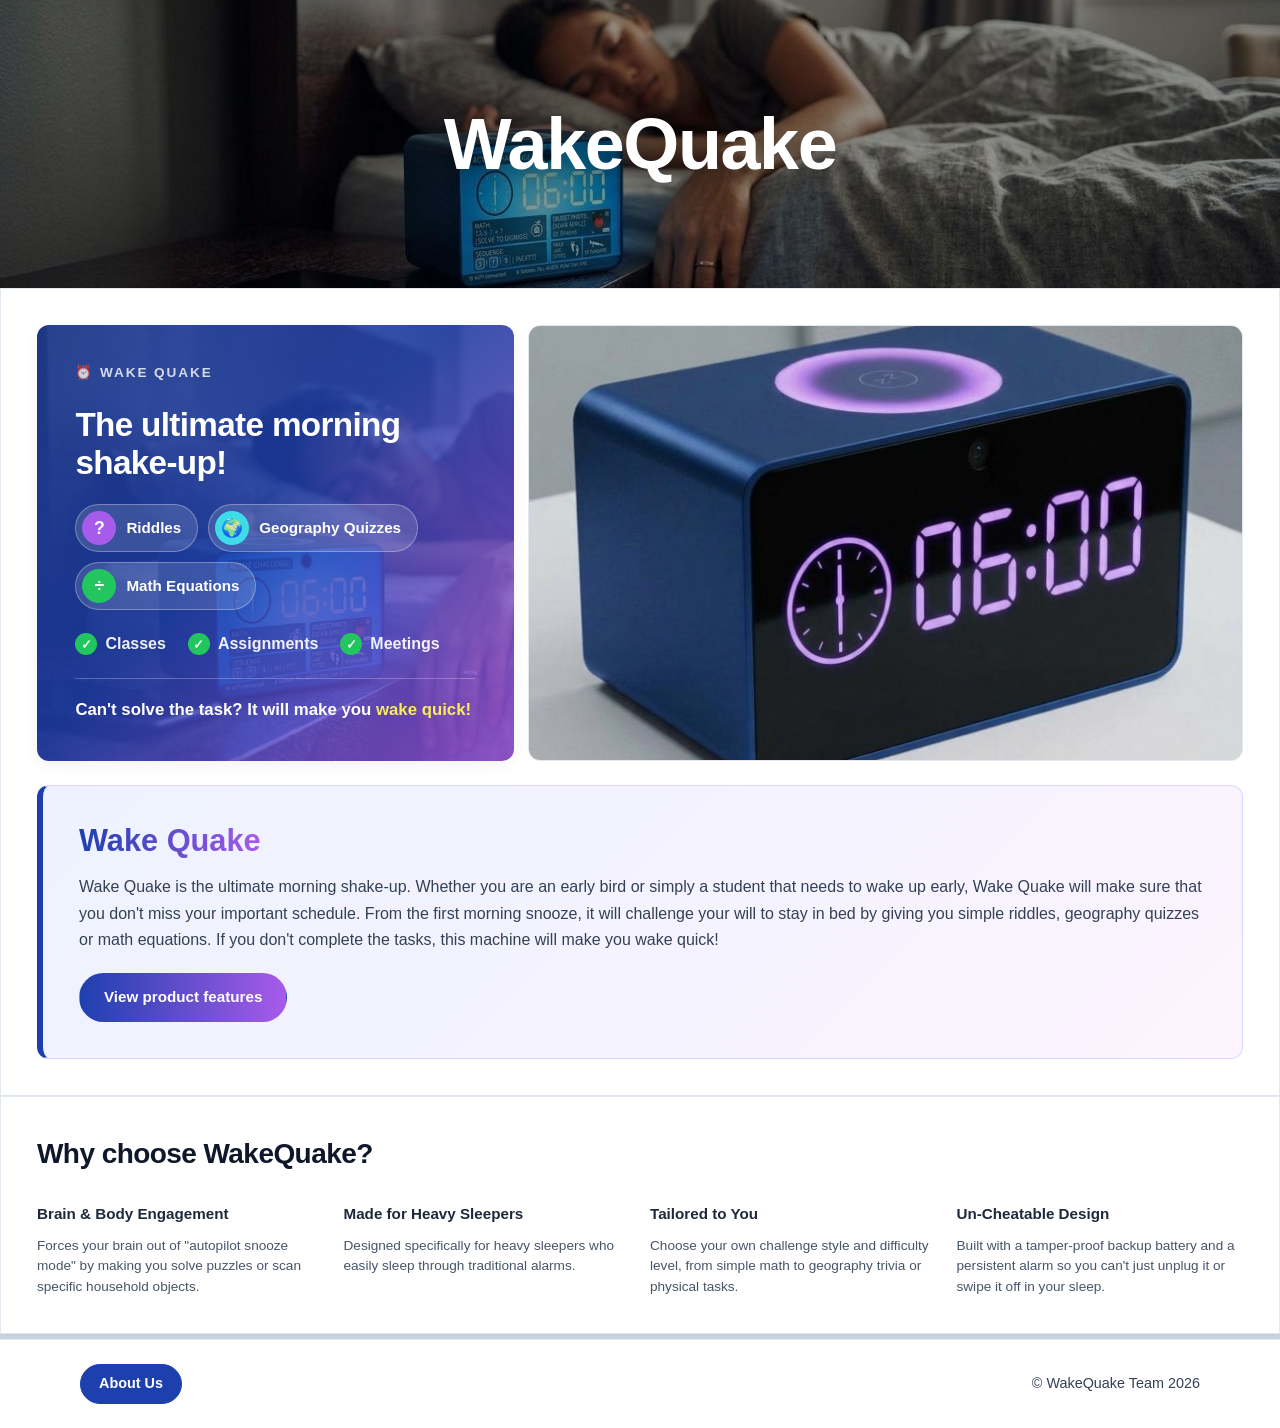
==== index.html @ 5bafe43d "creation d'une nouvel div image" ====
<!DOCTYPE html>
<html lang="en">
<head>
  <meta charset="UTF-8" />
  <meta name="viewport" content="width=device-width, initial-scale=1" />
  <title>WakeQuake — Smart Alarm Clock</title>
  <link rel="stylesheet" href="styles.css?v=7" />
</head>
<body class="home-page">

 <!-- hidden at the top of the page / fades in once you scroll  -->
  <header class="top-navbar navbar-scroll-reveal" id="topNavbar">
    <div class="top-navbar-inner">
      <!-- brand logo -->
      <a href="index.html" class="brand-title">WakeQuake</a>

      <!-- mobile nav toggle (shows up but doesn't)  -->
      <button class="nav-toggle" id="navToggle" aria-label="Toggle navigation" aria-expanded="false" aria-controls="navLinks">
        <span class="nav-toggle-bar"></span>
      </button>

      <!-- navigation links: Home, Product Features, Pricing, Team -->
      <nav class="nav-links" id="navLinks" aria-label="Main navigation">
        <a href="index.html" class="nav-item special-home-btn active">Home</a>
        <a href="features.html" class="nav-item">Product Features</a>
        <a href="pricing.html" class="nav-item">Pricing</a>
        <a href="team.html" class="nav-item">Team</a>
      </nav>
    </div>
  </header>

  <!-- banner above it all -->
  <section class="full-hero-banner" aria-label="WakeQuake Hero">
    <img class="full-hero-bg" src="imaged'acceuille.jpeg" alt="WakeQuake Smart Alarm Clock" />
    <div class="full-hero-overlay">
      <h1 class="full-hero-title">WakeQuake</h1>
    </div>
  </section>

  <div class="app-frame">

    <!-- layout -->
    <div class="layout-wrapper">

      <!-- main column -->
      <main class="main-content">
        <section class="hero-card">

          <!-- product image gallery -->
          <div class="product-gallery">
            <div class="gallery-main">
              <img class="hero-image" id="heroImage" src="mockups/colors/clock-ocean-blue.jpg" alt="WakeQuake smart alarm clock, Ocean Blue finish" />
            </div>
            <!-- Challenge panel: background photo + color gradient + text (HTML + CSS only) -->
            <div class="challenge-scene">
              <p class="cs-eyebrow">⏰ Wake Quake</p>
              <h3 class="cs-title">The ultimate morning shake-up!</h3>

              <!-- The 3 challenges -->
              <ul class="cs-challenges">
                <li><span class="cs-icon cs-icon-purple">?</span>Riddles</li>
                <li><span class="cs-icon cs-icon-blue">🌍</span>Geography Quizzes</li>
                <li><span class="cs-icon cs-icon-green">÷</span>Math Equations</li>
              </ul>

              <!-- What it protects -->
              <ul class="cs-tasks">
                <li>Classes</li>
                <li>Assignments</li>
                <li>Meetings</li>
              </ul>

              <p class="cs-banner">Can't solve the task? It will make you <span>wake quick!</span></p>
            </div>
          </div>

          <!-- animates in when scrolled into view -->
          <div class="hero-filler-info" id="heroFillerInfo">
            <h2 class="hero-filler-heading">Wake Quake</h2>
            <p class="hero-filler-body">
              Wake Quake is the ultimate morning shake-up. Whether you are an early bird or simply a student that needs to wake up early, Wake Quake will make sure that you don't miss your important schedule. From the first morning snooze, it will challenge your will to stay in bed by giving you simple riddles, geography quizzes or math equations. If you don't complete the tasks, this machine will make you wake quick!


            </p>
            <a href="features.html" class="hero-filler-btn" id="heroFeaturesBtn">View product features</a>
          </div>

        </section>

        <!-- main selling points / feature grid -->
        <section class="page-card">
          <h2 class="page-title">Why choose WakeQuake?</h2>
          <div class="highlights-grid">
            <div class="highlight-item">
              <div class="highlight-title">Brain & Body Engagement</div>
              <p class="highlight-text">Forces your brain out of "autopilot snooze mode" by making you solve puzzles or scan specific household objects.</p>
            </div>
            <div class="highlight-item">
              <div class="highlight-title">Made for Heavy Sleepers</div>
              <p class="highlight-text">Designed specifically for heavy sleepers who easily sleep through traditional alarms.</p>
            </div>
            <div class="highlight-item">
              <div class="highlight-title">Tailored to You</div>
              <p class="highlight-text">Choose your own challenge style and difficulty level, from simple math to geography trivia or physical tasks.</p>
            </div>
            <div class="highlight-item">
              <div class="highlight-title">Un-Cheatable Design</div>
              <p class="highlight-text">Built with a tamper-proof backup battery and a persistent alarm so you can't just unplug it or swipe it off in your sleep.</p>
            </div>
          </div>
        </section>
      </main>

    </div>
  </div>

  <footer class="site-footer">
    <div class="site-footer-inner">
      <a href="team.html" class="footer-about-btn">About Us</a>
      <span class="footer-copyright">&copy; WakeQuake Team 2026</span>
    </div>
  </footer>

  <script src="app.js"></script>
</body>
</html>
---- styles.css ----
:root {
  /* Typography */
  --font-sans: 'Inter', -apple-system, BlinkMacSystemFont, 'Segoe UI', Roboto, Helvetica, Arial, sans-serif;

  /* Color Palette - Surfaces */
  --bg-canvas: #cbd5e1;
  --bg-navbar: rgba(248, 250, 252, 0.96);
  --bg-sidebar: #f1f5f9;
  --bg-surface: #ffffff;
  --bg-subtle: #f8fafc;
  --bg-pill: #e2e8f0;
  --bg-sidebar-item: #cbd5e1;
  --bg-sidebar-item-hover: #b9c8d8;

  /* Color Palette - Text */
  --text-heading: #0f172a;
  --text-primary: #1e293b;
  --text-secondary: #334155;
  --text-muted: #475569;
  --text-subtle: #64748b;

  /* Color Palette - Brand & Accents */
  --accent-primary: #1e40af;
  --accent-primary-hover: #1e3a8a;
  --dot-yellow: #f9ed5b;
  --dot-cyan: #3ddce8;
  --dot-purple: #a75bea;
  --dot-coral: #f56f78;

  /* Borders */
  --border-subtle: #e2e8f0;
  --border-default: #cbd5e1;
  --border-strong: #94a3b8;
  --border-hover: #94a3b8;

  /* Layout Dimensions */
  --container-width: 100%;
  --navbar-height: 64px;
  --sidebar-width: 210px;
  --layout-gap: 0;
  --panel-min-height: 650px;

  /* Border Radius */
  --radius-xs: 2px;
  --radius-sm: 6px;
  --radius-md: 12px;
  --radius-lg: 16px;
  --radius-pill: 999px;

  /* Shadows */
  --shadow-navbar: 0 2px 10px rgba(15, 23, 42, 0.08);
  --shadow-panel: 0 2px 6px rgba(15, 23, 42, 0.05);
  --shadow-card: 0 4px 14px rgba(15, 23, 42, 0.05);
  --shadow-card-hover: 0 10px 22px rgba(15, 23, 42, 0.1);

  /* Transitions */
  --transition-fast: 0.15s ease;
  --transition-base: 0.2s ease;
}

/* ==========================================================================
   Reset & Base Styles
   ========================================================================== */

*,
*::before,
*::after {
  box-sizing: border-box;
  margin: 0;
  padding: 0;
}

body {
  font-family: var(--font-sans);
  background-color: var(--bg-canvas);
  color: var(--text-primary);
  margin: 0;
  padding-top: var(--navbar-height);
  padding-bottom: 0;
  line-height: 1.5;
  -webkit-font-smoothing: antialiased;
  overflow-x: hidden;
}

img {
  max-width: 100%;
  display: block;
}

/* ==========================================================================
   Top Navigation Bar
   ========================================================================== */

.top-navbar {
  position: fixed;
  top: 0;
  left: 0;
  width: 100%;
  height: var(--navbar-height);
  background-color: var(--bg-navbar);
  backdrop-filter: blur(10px);
  border-bottom: 1px solid var(--border-strong);
  box-shadow: var(--shadow-navbar);
  z-index: 9999;
  display: flex;
  align-items: center;
  justify-content: center;
}

.top-navbar-inner {
  width: 100%;
  max-width: var(--container-width);
  display: flex;
  align-items: center;
  justify-content: space-between;
  padding: 0 20px;
}

.nav-toggle {
  display: none;
  align-items: center;
  justify-content: center;
  width: 38px;
  height: 38px;
  border-radius: var(--radius-sm);
  border: 1px solid var(--border-strong);
  background-color: var(--bg-pill);
  cursor: pointer;
}

.nav-toggle-bar,
.nav-toggle-bar::before,
.nav-toggle-bar::after {
  content: "";
  display: block;
  width: 18px;
  height: 2px;
  background-color: var(--text-primary);
  position: relative;
  transition: background-color var(--transition-fast);
}

.nav-toggle-bar::before { top: -6px; }
.nav-toggle-bar::after { top: 4px; }

.brand-title {
  font-size: 1.35rem;
  font-weight: 800;
  color: var(--text-primary);
  text-decoration: none;
  letter-spacing: -0.02em;
  display: flex;
  align-items: center;
  transition: color var(--transition-fast);
}

.brand-title:hover {
  color: var(--accent-primary);
}

.nav-links {
  display: flex;
  align-items: center;
  gap: 16px;
}

.nav-item {
  color: var(--text-secondary);
  text-decoration: none;
  font-size: 0.82rem;
  font-weight: 700;
  letter-spacing: 0.04em;
  text-transform: uppercase;
  padding: 8px 16px;
  border-radius: var(--radius-pill);
  transition: all var(--transition-base);
}

.nav-item:hover,
.nav-item.active {
  color: var(--accent-primary);
  background-color: var(--bg-pill);
}

.special-home-btn {
  display: inline-flex;
  align-items: center;
  background-color: var(--bg-pill);
  border: 1px solid var(--border-strong);
  color: var(--text-primary);
  font-weight: 800;
}

.special-home-btn:hover,
.special-home-btn.active {
  background-color: var(--accent-primary);
  color: var(--bg-surface);
  border-color: var(--accent-primary);
}

/* ==========================================================================
   Workspace Frame & Shared Layout
   ========================================================================== */

.app-frame {
  width: 100%;
  max-width: var(--container-width);
  min-height: calc(100vh - var(--navbar-height));
  margin: 0;
  padding: 0;
  display: flex;
  flex-direction: column;
  gap: 0;
}

.window-controls {
  display: none;
  justify-content: flex-end;
  gap: 6px;
}

.window-btn {
  width: 18px;
  height: 8px;
  background-color: var(--bg-pill);
  border-radius: var(--radius-xs);
}

.layout-wrapper {
  width: 100%;
  flex: 1;
  min-height: var(--panel-min-height);
  display: flex;
  align-items: stretch;
  gap: var(--layout-gap);
}

/* ==========================================================================
   Sidebar
   ========================================================================== */

.sidebar {
  flex: 0 0 var(--sidebar-width);
  background-color: var(--bg-sidebar);
  border-radius: 0;
  padding: 20px 14px;
  box-shadow: var(--shadow-panel);
  border: 1px solid var(--border-default);
  display: flex;
  flex-direction: column;
  gap: 24px;
  /* Stays visible while the page scrolls */
  position: sticky;
  top: var(--navbar-height);
  align-self: flex-start;
  height: calc(100vh - var(--navbar-height));
  overflow-y: auto;
}

.sidebar-title-pill {
  width: 140px;
  height: 30px;
  margin: 0 auto;
  flex: none;
  background-color: var(--bg-pill);
  border-radius: var(--radius-pill);
  font-size: 0.85rem;
  font-weight: 700;
  display: flex;
  align-items: center;
  justify-content: center;
  color: var(--text-primary);
  border: 1px solid var(--border-default);
}

.sidebar-list,
.fnav {
  display: flex;
  flex-direction: column;
  gap: 16px;
  min-width: 0;
}

.variety-item,
.fnav a {
  width: 100%;
  min-height: 64px;
  min-width: 0;
  background-color: var(--bg-sidebar-item);
  border-radius: var(--radius-md);
}

.variety-item {
  display: flex;
  flex-direction: column;
  align-items: center;
  justify-content: center;
  gap: 8px;
  padding: 10px;
  overflow: hidden;
  min-width: 0;
  background-color: var(--bg-surface);
  border: 2px solid var(--border-default);
  font: inherit;
  color: inherit;
  text-decoration: none;
  cursor: pointer;
  transition: all var(--transition-base);
}

.variety-item:hover,
.variety-item:focus-visible {
  border-color: var(--border-hover);
  transform: translateX(3px);
}

.variety-item.active {
  border-color: var(--accent-primary);
  box-shadow: var(--shadow-card);
}

.variety-item.active .variety-label {
  color: var(--accent-primary);
}

.variety-thumb {
  width: 100%;
  height: 56px;
  object-fit: contain;
}

.variety-label {
  font-size: 0.72rem;
  font-weight: 700;
  color: var(--text-secondary);
  text-transform: uppercase;
  letter-spacing: 0.04em;
}

.fnav a {
  display: flex;
  align-items: center;
  gap: 12px;
  padding: 12px 14px;
  color: var(--text-primary);
  text-decoration: none;
  font-size: 0.9rem;
  font-weight: 700;
  transition: all var(--transition-base);
}

.fnav a:hover,
.fnav a:focus-visible {
  transform: translateX(3px);
  background-color: var(--bg-sidebar-item-hover);
  outline: 3px solid rgba(30, 41, 59, 0.16);
  outline-offset: 2px;
}

.fnav a.active {
  background-color: var(--accent-primary);
  color: var(--bg-surface);
}

/* Team initials in the sidebar */
.mini-avatar {
  flex: none;
  width: 30px;
  height: 30px;
  border-radius: 50%;
  display: flex;
  align-items: center;
  justify-content: center;
  font-size: 0.72rem;
  font-weight: 800;
  background-color: var(--bg-surface);
  color: var(--accent-primary);
  border: 1px solid var(--border-default);
}

/* Feature color gallery */
.swatch-panel {
  display: flex;
  flex-direction: column;
  gap: 14px;
}

.sidebar-subtitle {
  font-size: 0.75rem;
  font-weight: 800;
  letter-spacing: 0.06em;
  text-transform: uppercase;
  color: var(--text-secondary);
  padding-top: 14px;
  border-top: 1px solid var(--border-default);
}

.swatch-group {
  display: flex;
  flex-direction: column;
  gap: 6px;
}

.swatch-group-label {
  font-size: 0.72rem;
  font-weight: 700;
  color: var(--text-muted);
}

.swatch-row {
  display: grid;
  grid-template-columns: repeat(3, minmax(0, 1fr));
  gap: 6px;
}

.swatch {
  aspect-ratio: 1;
  padding: 0;
  border: 2px solid var(--border-default);
  border-radius: var(--radius-sm);
  background-color: var(--bg-surface);
  overflow: hidden;
  cursor: pointer;
  transition: border-color var(--transition-fast), transform var(--transition-fast);
}

.swatch img {
  width: 100%;
  height: 100%;
  object-fit: cover;
}

.swatch:hover,
.swatch:focus-visible {
  border-color: var(--border-hover);
  transform: scale(1.05);
}

.swatch.active {
  border-color: var(--accent-primary);
}

/* Card highlighted after a sidebar click */
.is-highlighted {
  animation: highlight-pulse 1.4s ease;
}

@keyframes highlight-pulse {
  0%, 60% {
    border-color: var(--accent-primary);
    box-shadow: 0 0 0 4px rgba(30, 41, 59, 0.18), var(--shadow-card-hover);
  }
}

/* ==========================================================================
   Main Content & Shared Containers
   ========================================================================== */

.main-content {
  flex: 1;
  min-width: 0;
  display: flex;
  flex-direction: column;
  gap: 0;
}

.page-card {
  flex: 1;
  background-color: var(--bg-surface);
  border-radius: 0;
  padding: 36px;
  box-shadow: var(--shadow-panel);
  border: 1px solid var(--border-subtle);
  display: flex;
  flex-direction: column;
}

.page-title {
  font-size: 1.75rem;
  font-weight: 800;
  color: var(--text-heading);
  letter-spacing: -0.02em;
  margin-bottom: 28px;
}

/* ==========================================================================
   Home Page Components
   ========================================================================== */

.hero-card {
  /* Grow if there is room, but never shrink below its content,
     otherwise the text under the image overflows into the next card */
  flex: 1 0 auto;
  min-height: 510px;
  background-color: var(--bg-surface);
  border-radius: 0;
  /* Grid: thumbnails column | main image, text under the main image */
  display: grid;
  /* Uses the full width of the card: thumbnails 40%, main image 60% */
  grid-template-columns: minmax(0, 2fr) minmax(0, 3fr);
  grid-template-areas:
    "thumbs main"
    "info   info";
  align-content: start;
  padding: 36px;
  gap: 24px 14px;
  box-shadow: var(--shadow-panel);
  border: 1px solid var(--border-subtle);
}

/* Product Gallery: its children (main image + thumbnails) are placed
   directly in the .hero-card grid */
.product-gallery {
  display: contents;
}

.product-gallery .gallery-main { grid-area: main; }

/* The main image fills its whole frame (no grey bands) and takes the same
   height as the 4x4 thumbnail grid next to it */
.product-gallery .gallery-main {
  position: relative;
  align-self: stretch;
}
.hero-card .hero-image {
  position: absolute;
  inset: 0;
  width: 100%;
  height: 100%;
  max-height: none;
  object-fit: cover;
}
.hero-card .hero-filler-info { grid-area: info; }

.gallery-main {
  flex: 1;
  min-height: 300px;
  background-color: var(--bg-subtle);
  border-radius: var(--radius-md);
  border: 1px solid var(--border-subtle);
  display: flex;
  align-items: center;
  justify-content: center;
  overflow: hidden;
}

.hero-image {
  max-width: 100%;
  width: 100%;
  max-height: 340px;
  object-fit: contain;
  transition: opacity var(--transition-base);
}

.gallery-thumbs {
  flex: 0 0 76px;
  display: flex;
  flex-direction: column;
  gap: 10px;
}

.gallery-thumb {
  flex: 0 0 auto;
  width: 100%;
  min-width: 0;
  height: 64px;
  padding: 0;
  background-color: var(--bg-subtle);
  border: 2px solid var(--border-default);
  border-radius: var(--radius-sm);
  cursor: pointer;
  display: flex;
  align-items: center;
  justify-content: center;
  overflow: hidden;
  transition: border-color var(--transition-fast);
}

.gallery-thumb img {
  width: 100%;
  height: 100%;
  object-fit: contain;
}

.gallery-thumb:hover,
.gallery-thumb:focus-visible {
  border-color: var(--border-hover);
}

.gallery-thumb.active {
  border-color: var(--accent-primary);
}

/* Product Info (right side of hero) */
.product-info {
  flex: 1;
  min-width: 0;
  display: flex;
  flex-direction: column;
  gap: 14px;
}

.product-title {
  font-size: 1.6rem;
  font-weight: 800;
  color: var(--text-heading);
  letter-spacing: -0.02em;
  line-height: 1.25;
}

.product-tagline {
  font-size: 1rem;
  color: var(--text-muted);
}

.rating-row {
  display: flex;
  align-items: center;
  gap: 10px;
}

.stars {
  color: #f5b50a;
  font-size: 1.05rem;
  letter-spacing: 2px;
}

.rating-count {
  font-size: 0.85rem;
  color: var(--accent-primary);
  font-weight: 600;
}

.price-row {
  display: flex;
  align-items: baseline;
  gap: 10px;
  padding: 14px 0;
  border-top: 1px solid var(--border-subtle);
  border-bottom: 1px solid var(--border-subtle);
}

.price-now {
  font-size: 2rem;
  font-weight: 800;
  color: var(--text-heading);
}

.price-old {
  font-size: 1rem;
  color: var(--text-subtle);
  text-decoration: line-through;
}

.price-save {
  font-size: 0.82rem;
  font-weight: 700;
  color: #15803d;
  background-color: #dcfce7;
  padding: 3px 10px;
  border-radius: var(--radius-pill);
}

.badge-row {
  display: flex;
  flex-wrap: wrap;
  gap: 8px;
}

.badge {
  font-size: 0.72rem;
  font-weight: 700;
  letter-spacing: 0.02em;
  padding: 6px 12px;
  border-radius: var(--radius-pill);
  background-color: var(--bg-pill);
  color: var(--text-secondary);
  border: 1px solid var(--border-default);
}

.badge.accent {
  background-color: var(--accent-primary);
  color: var(--bg-surface);
  border-color: var(--accent-primary);
}

.bullet-list {
  display: flex;
  flex-direction: column;
  gap: 10px;
}

.bullet-list li {
  display: flex;
  align-items: flex-start;
  gap: 10px;
  font-size: 0.9rem;
  color: var(--text-secondary);
  line-height: 1.5;
}

.bullet-list li::before {
  content: "";
  flex: none;
  width: 8px;
  height: 8px;
  margin-top: 6px;
  border-radius: 50%;
  background-color: var(--accent-primary);
}

.bullet-list strong {
  color: var(--text-primary);
}

.cta-row {
  display: flex;
  flex-wrap: wrap;
  gap: 12px;
  margin-top: 6px;
}

.btn-primary,
.btn-secondary {
  display: inline-flex;
  align-items: center;
  justify-content: center;
  padding: 13px 28px;
  border-radius: var(--radius-pill);
  font-size: 0.85rem;
  font-weight: 800;
  letter-spacing: 0.03em;
  text-transform: uppercase;
  text-decoration: none;
  border: 1px solid transparent;
  cursor: pointer;
  transition: all var(--transition-base);
}

.btn-primary {
  background-color: var(--accent-primary);
  color: var(--bg-surface);
}

.btn-primary:hover,
.btn-primary:focus-visible {
  background-color: var(--accent-primary-hover);
}

.btn-secondary {
  background-color: var(--bg-pill);
  color: var(--text-primary);
  border-color: var(--border-default);
}

.btn-secondary:hover,
.btn-secondary:focus-visible {
  background-color: var(--bg-sidebar-item-hover);
}

/* Highlights grid (Why WakeQuake) */
.highlights-grid {
  display: grid;
  grid-template-columns: repeat(4, minmax(0, 1fr));
  gap: 20px;
}

.highlight-item {
  display: flex;
  flex-direction: column;
  gap: 10px;
}

.highlight-item .dot {
  width: 22px;
  height: 22px;
}

.highlight-title {
  font-size: 0.95rem;
  font-weight: 800;
  color: var(--text-primary);
}

.highlight-text {
  font-size: 0.85rem;
  color: var(--text-muted);
  line-height: 1.5;
}

.summary-card {
  min-height: 120px;
  background-color: var(--bg-sidebar);
  border-radius: 0;
  padding: 18px 24px;
  box-shadow: var(--shadow-panel);
  border: 1px solid var(--border-default);
  display: flex;
  flex-direction: column;
  justify-content: center;
}

.summary-title {
  font-size: 0.95rem;
  font-weight: 700;
  color: var(--text-primary);
  margin-bottom: 6px;
}

.summary-text {
  font-size: 0.85rem;
  color: var(--text-muted);
  line-height: 1.5;
}

/* ==========================================================================
   Shared Interactive / Content Cards (Features, Pricing, Team)
   ========================================================================== */

.fcard,
.pricing-card,
.member-card {
  background: linear-gradient(145deg, var(--bg-surface), var(--bg-subtle));
  border: 1px solid var(--border-default);
  border-radius: var(--radius-lg);
  box-shadow: var(--shadow-card);
  transition: transform var(--transition-base), box-shadow var(--transition-base), border-color var(--transition-base);
}

.fcard:hover,
.fcard:focus-visible,
.pricing-card:hover,
.member-card:hover {
  transform: translateY(-4px);
  border-color: var(--border-hover);
  box-shadow: var(--shadow-card-hover);
}

/* ==========================================================================
   Product Features Page
   ========================================================================== */

.fgrid {
  display: grid;
  grid-template-columns: repeat(2, minmax(0, 1fr));
  gap: 24px 28px;
}

.fcard {
  padding: 24px;
  display: flex;
  flex-direction: column;
  gap: 16px;
  color: var(--text-primary);
  text-decoration: none;
  scroll-margin-top: calc(var(--navbar-height) + 20px);
}

.fcard:focus-visible {
  outline: 3px solid rgba(30, 41, 59, 0.14);
  outline-offset: 2px;
}

.fcard-image {
  width: 100%;
  aspect-ratio: 4 / 3;
  object-fit: cover;
  border-radius: var(--radius-md);
  background-color: var(--bg-subtle);
  border: 1px solid var(--border-subtle);
}

.flabel {
  display: flex;
  align-items: center;
  gap: 16px;
  font-size: 1.25rem;
  font-weight: 700;
  letter-spacing: -0.02em;
}

.fcard-text {
  font-size: 0.9rem;
  color: var(--text-muted);
  line-height: 1.6;
}

.dot {
  width: 19px;
  height: 19px;
  flex: none;
  border-radius: 50%;
}

.yellow { background-color: var(--dot-yellow); }
.cyan   { background-color: var(--dot-cyan); }
.purple { background-color: var(--dot-purple); }
.coral  { background-color: var(--dot-coral); }

/* ==========================================================================
   Pricing Page
   ========================================================================== */

.pricing-grid {
  display: grid;
  grid-template-columns: repeat(3, minmax(0, 1fr));
  gap: 20px;
}

.pricing-card {
  position: relative;
  padding: 28px 20px;
  display: flex;
  flex-direction: column;
  justify-content: space-between;
  min-height: 240px;
  text-align: center;
}

.pricing-ribbon {
  position: absolute;
  top: -12px;
  left: 50%;
  transform: translateX(-50%);
  background-color: var(--accent-primary);
  color: var(--bg-surface);
  font-size: 0.68rem;
  font-weight: 800;
  letter-spacing: 0.05em;
  text-transform: uppercase;
  padding: 5px 14px;
  border-radius: var(--radius-pill);
  white-space: nowrap;
}

.tier-image {
  width: 100%;
  height: 150px;
  object-fit: contain;
  background-color: var(--bg-subtle);
  border-radius: var(--radius-md);
  margin-bottom: 18px;
}

.tier-audience {
  font-size: 0.82rem;
  color: var(--text-muted);
  margin-bottom: 16px;
  min-height: 36px;
}

.tier-features {
  list-style: none;
  text-align: left;
  display: flex;
  flex-direction: column;
  gap: 8px;
  margin-bottom: 24px;
  font-size: 0.85rem;
  color: var(--text-secondary);
}

.tier-features li {
  display: flex;
  align-items: flex-start;
  gap: 8px;
}

.tier-features li::before {
  content: "";
  flex: none;
  width: 7px;
  height: 7px;
  margin-top: 6px;
  border-radius: 50%;
  background-color: var(--accent-primary);
}

.tier-name {
  font-size: 1.2rem;
  font-weight: 800;
  color: var(--text-primary);
  margin-bottom: 12px;
}

.tier-price-box {
  margin-bottom: 24px;
  display: flex;
  align-items: baseline;
  justify-content: center;
  gap: 4px;
}

.tier-price {
  font-size: 2.2rem;
  font-weight: 800;
  color: var(--text-heading);
}

.tier-period {
  font-size: 0.85rem;
  color: var(--text-subtle);
}

.tier-btn {
  display: block;
  width: 100%;
  padding: 10px 0;
  text-align: center;
  border-radius: var(--radius-pill);
  text-decoration: none;
  font-size: 0.82rem;
  font-weight: 700;
  letter-spacing: 0.03em;
  text-transform: uppercase;
  background-color: var(--bg-pill);
  color: var(--text-primary);
  border: 1px solid var(--border-default);
  transition: all var(--transition-base);
}

.tier-btn:hover,
.tier-btn:focus-visible {
  background-color: var(--accent-primary);
  color: var(--bg-surface);
  border-color: var(--accent-primary);
}

/* ==========================================================================
   Team Page
   ========================================================================== */

.team-grid {
  display: grid;
  grid-template-columns: repeat(3, minmax(0, 1fr));
  gap: 20px;
}

.member-card {
  padding: 24px 20px;
  display: flex;
  flex-direction: column;
  align-items: center;
  text-align: center;
}

.avatar-pill {
  width: 56px;
  height: 56px;
  border-radius: 50%;
  background-color: var(--bg-pill);
  border: 2px solid var(--border-strong);
  display: flex;
  align-items: center;
  justify-content: center;
  font-size: 1.2rem;
  font-weight: 800;
  color: var(--accent-primary);
  margin-bottom: 14px;
}

.member-name {
  font-size: 1.05rem;
  font-weight: 800;
  color: var(--text-primary);
  margin-bottom: 10px;
}

.member-id-pill {
  display: inline-block;
  padding: 4px 12px;
  background-color: var(--bg-pill);
  border-radius: var(--radius-pill);
  font-size: 0.8rem;
  font-weight: 600;
  color: var(--text-secondary);
  border: 1px solid var(--border-default);
}

/* ==========================================================================
   Responsive Breakpoints
   ========================================================================== */

/* Tablet */
@media (max-width: 1024px) {
  .layout-wrapper {
    flex-direction: column;
    min-height: 0;
  }

  .sidebar {
    flex: 0 0 auto;
    width: 100%;
    flex-direction: row;
    flex-wrap: wrap;
    align-items: stretch;
    gap: 14px;
    position: static;
    height: auto;
    overflow: visible;
  }

  .swatch-panel {
    flex: 1 1 100%;
    flex-direction: row;
    flex-wrap: wrap;
  }

  .sidebar-subtitle {
    flex: 1 1 100%;
  }

  .swatch-group {
    flex: 1 1 160px;
  }

  .sidebar-title-pill {
    margin: 0;
    flex: 0 0 auto;
  }

  .sidebar-list,
  .fnav {
    flex-direction: row;
    flex: 1;
    gap: 14px;
  }

  .variety-item {
    margin-top: 0 !important;
  }

  .hero-card {
    flex-direction: column;
  }

  .product-gallery {
    flex: 0 0 auto;
  }

  .highlights-grid {
    grid-template-columns: repeat(2, minmax(0, 1fr));
  }
}

/* Mobile */
@media (max-width: 768px) {
  body {
    padding-top: var(--navbar-height);
  }

  .top-navbar-inner {
    padding: 0 16px;
  }

  .nav-toggle {
    display: inline-flex;
  }

  .nav-links {
    display: none;
    position: absolute;
    top: var(--navbar-height);
    left: 0;
    width: 100%;
    flex-direction: column;
    align-items: stretch;
    gap: 4px;
    padding: 12px 16px;
    background-color: var(--bg-navbar);
    backdrop-filter: blur(10px);
    border-bottom: 1px solid var(--border-strong);
    box-shadow: var(--shadow-navbar);
  }

  .nav-links.open {
    display: flex;
  }

  .nav-item,
  .special-home-btn {
    width: 100%;
    text-align: center;
  }

  .app-frame {
    padding: 0;
  }

  .sidebar {
    flex-direction: column;
  }

  .sidebar-list,
  .fnav {
    flex-direction: row;
    flex-wrap: wrap;
  }

  .variety-item,
  .fnav a {
    flex: 1 1 calc(33.333% - 10px);
  }

  .page-card,
  .features-card,
  .pricing-card-container,
  .team-card-container {
    padding: 22px;
  }

  .page-title {
    font-size: 1.4rem;
    margin-bottom: 18px;
  }

  .fgrid,
  .pricing-grid,
  .team-grid,
  .highlights-grid {
    grid-template-columns: 1fr;
  }

  .gallery-thumbs {
    gap: 8px;
  }

  .product-title {
    font-size: 1.3rem;
  }

  .price-row {
    flex-wrap: wrap;
  }

  .cta-row {
    flex-direction: column;
  }

  .btn-primary,
  .btn-secondary {
    width: 100%;
  }
}

/* Small mobile */
@media (max-width: 480px) {
  .sidebar-list,
  .fnav {
    flex-wrap: wrap;
  }

  .variety-item,
  .fnav a {
    flex: 1 1 calc(50% - 8px);
  }

  /* Small screens: main image, then thumbnails in a row, then the text */
  .hero-card {
    grid-template-columns: minmax(0, 1fr);
    grid-template-areas:
      "main"
      "thumbs"
      "info";
    gap: 16px;
  }

  .gallery-thumbs {
    flex: 0 0 auto;
    flex-direction: row;
    flex-wrap: wrap;
  }

  .gallery-thumb {
    flex: 1 1 calc(25% - 8px);
  }
}

/* ==========================================================================
   Features Mockup (mockups/features_mockups.html)
   Styles moved from the page's inline <style> block. Every rule is scoped
   to body.features-mockup so it cannot affect the other pages.
   ========================================================================== */

body.features-mockup {
  --ink: #172334;
  --muted: #6d7b8c;
  --line: #d6e0e9;
  --sidebar: #f1f5f9;
  --blue: #c8d4e1;
  margin: 0;
  padding-top: 0;
  min-width: 320px;
  background: linear-gradient(135deg, #dbe5ef, #cbd7e4);
  color: var(--ink);
  font-family: Arial, Helvetica, sans-serif;
  line-height: normal;
  overflow-x: visible;
  -webkit-font-smoothing: auto;
}

.features-mockup .shell { display: flex; gap: 22px; min-height: 100vh; padding: 14px 16px; }

.features-mockup .sidebar,
.features-mockup .content { border: 1px solid rgba(255, 255, 255, .8); border-radius: 7px; box-shadow: 0 2px 8px rgba(48, 70, 92, .1); }

/* Also neutralises the global .sidebar layout (sticky, flex, fixed height) */
.features-mockup .sidebar {
  display: block;
  position: static;
  align-self: auto;
  height: auto;
  overflow-y: visible;
  gap: 0;
  text-align: left;
  width: 214px;
  flex: 0 0 214px;
  padding: 20px 14px 14px;
  background: rgba(244, 247, 251, .92);
}

.features-mockup .sidebar-title { width: 144px; margin: 0 auto 24px; padding: 7px 14px; border: 1px solid #d2dce7; border-radius: 999px; background: #e5ecf3; font-size: 13px; font-weight: 700; text-align: center; }
.features-mockup .nav { display: flex; flex-direction: column; gap: 16px; }
.features-mockup .nav a { display: flex; align-items: center; gap: 12px; min-height: 66px; padding: 12px 14px; border-radius: 14px; background: var(--blue); color: var(--ink); text-decoration: none; font-size: 14px; font-weight: 700; transition: .2s ease; }
.features-mockup .nav a:hover,
.features-mockup .nav a:focus-visible { transform: translateX(3px); background: #b9c8d8; outline: 3px solid rgba(23, 35, 52, .18); outline-offset: 2px; }
.features-mockup .dot { width: 19px; height: 19px; flex: none; border-radius: 50%; }
.features-mockup .yellow { background: #f9ed5b; }
.features-mockup .cyan { background: #3ddce8; }
.features-mockup .purple { background: #a75bea; }
.features-mockup .coral { background: #f56f78; }
.features-mockup .sidebar-footer { display: flex; align-items: center; gap: 12px; margin-top: calc(100vh - 530px); color: #8291a0; }
.features-mockup .footer-mark { width: 58px; height: 56px; border: 10px solid #abb5c0; border-right-color: #c1cad3; border-radius: 45% 55% 50% 35%; transform: rotate(-19deg); }
.features-mockup .sidebar-footer small { font-size: 11px; line-height: 1.4; }
.features-mockup .content { flex: 1; padding: 41px 42px 34px; background: rgba(255, 255, 255, .92); }
.features-mockup .top { display: flex; align-items: flex-start; justify-content: space-between; margin-bottom: 31px; }
.features-mockup .eyebrow { margin: 0 0 8px; color: #8b98a7; font-size: 10px; font-weight: 800; letter-spacing: .16em; }
.features-mockup h1 { margin: 0; font-size: clamp(28px, 3vw, 39px); letter-spacing: -.04em; }
.features-mockup .actions { display: flex; gap: 9px; }
.features-mockup .actions a { display: grid; place-items: center; width: 37px; height: 37px; border: 1px solid #dde5ed; border-radius: 10px; background: #f7f9fb; color: #718092; text-decoration: none; font-size: 18px; }
.features-mockup .grid { display: grid; grid-template-columns: repeat(2, minmax(0, 1fr)); gap: 24px 44px; }
.features-mockup .card { min-height: 205px; padding: 30px 34px; border: 1px solid var(--line); border-radius: 28px; background: linear-gradient(145deg, #fff, #f8fafc); color: var(--ink); text-decoration: none; box-shadow: 0 8px 20px rgba(123, 146, 168, .08); transition: .25s ease; }
.features-mockup .card:hover,
.features-mockup .card:focus-visible { transform: translateY(-4px); border-color: #b9c9d9; box-shadow: 0 13px 25px rgba(123, 146, 168, .16); outline: 3px solid rgba(23, 35, 52, .12); outline-offset: 2px; }
.features-mockup .label { display: flex; align-items: center; gap: 17px; font-size: clamp(18px, 2vw, 25px); font-weight: 700; letter-spacing: -.035em; }
.features-mockup .card p { max-width: 245px; margin: 22px 0 0 45px; color: var(--muted); font-size: 13px; line-height: 1.6; }

@media (max-width: 760px) {
  .features-mockup .shell { display: block; padding: 10px; }
  .features-mockup .sidebar { width: 100%; margin-bottom: 10px; }
  .features-mockup .sidebar-footer { margin-top: 24px; }
  .features-mockup .content { padding: 30px 20px; }
  .features-mockup .top { padding-right: 0; }
  .features-mockup .actions { display: none; }
  .features-mockup .grid { grid-template-columns: 1fr; gap: 16px; }
  .features-mockup .card { min-height: 165px; padding: 24px; }
}

/* Full-width homepage hero banner (thin strip instead of full screen) */
.full-hero-banner {
  position: relative;
  width: 100%;
  height: clamp(180px, 32vh, 320px);
  overflow: hidden;
  background-color: #000000;
  display: flex;
  align-items: center;
  justify-content: center;
}

.full-hero-bg {
  position: absolute;
  inset: 0;
  width: 100%;
  height: 100%;
  max-width: none;
  object-fit: cover;
  object-position: center 55%;
  opacity: 0.6;
}

.full-hero-overlay {
  position: relative;
  z-index: 1;
  text-align: center;
  padding: 0 24px;
}

.full-hero-title {
  margin: 0;
  font-family: Helvetica, "Helvetica Neue", Arial, sans-serif;
  font-weight: 700;
  font-size: clamp(2.2rem, 6vw, 4.5rem);
  color: #ffffff;
  letter-spacing: -0.02em;
  text-shadow: 0 4px 24px rgba(0, 0, 0, 0.45);
}

@media (max-width: 768px) {
  .full-hero-banner {
    height: 160px;
  }
}

/* Hero title fade-in from bottom on load */
@keyframes heroFadeInUp {
  from {
    opacity: 0;
    transform: translateY(28px);
  }
  to {
    opacity: 1;
    transform: translateY(0);
  }
}

.full-hero-title {
  animation: heroFadeInUp 0.9s cubic-bezier(0.22, 1, 0.36, 1) forwards;
}

/* Hide navbar initially on homepage and reveal on scroll */
.top-navbar.navbar-scroll-reveal {
  position: fixed;
  top: 0;
  left: 0;
  right: 0;
  z-index: 1000;
  opacity: 0;
  transform: translateY(-100%);
  pointer-events: none;
  transition: opacity 0.35s ease, transform 0.35s ease;
}

.top-navbar.navbar-scroll-reveal.is-visible {
  opacity: 1;
  transform: translateY(0);
  pointer-events: auto;
}

body.home-page {
  padding-top: 0;
}

/* Filler heading & body next to alarm clock gallery, fading in from right */
.hero-filler-info {
  display: flex;
  flex-direction: column;
  justify-content: center;
  gap: 14px;
  opacity: 0;
  transform: translateX(36px);
  transition: opacity 0.75s cubic-bezier(0.22, 1, 0.36, 1),
              transform 0.75s cubic-bezier(0.22, 1, 0.36, 1);
}

.hero-filler-info.is-visible {
  opacity: 1;
  transform: translateX(0);
}

.hero-filler-heading {
  margin: 0;
  font-size: 1.75rem;
  font-weight: 700;
  color: var(--text-primary, #111827);
  line-height: 1.25;
}

.hero-filler-body {
  margin: 0;
  font-size: 1rem;
  line-height: 1.65;
  color: var(--text-secondary, #4b5563);
}

img.avatar-pill {
  object-fit: cover;
}

.hero-filler-btn {
  display: inline-block;
  align-self: flex-start;
  margin-top: 6px;
  padding: 12px 24px;
  border-radius: 999px;
  background-color: var(--accent-primary);
  color: #ffffff;
  font-weight: 600;
  font-size: 0.95rem;
  text-decoration: none;
  border: 1px solid var(--accent-primary);
  transition: background-color 0.2s ease, color 0.2s ease;
  cursor: pointer;
}

.hero-filler-btn:hover {
  background-color: #ffffff;
  color: var(--accent-primary);
}

body.page-fade-out {
  opacity: 0;
  transition: opacity 0.1s ease;
}

.site-footer {
  width: 100%;
  padding: 24px 32px;
  margin-top: 5px;
  border-top: 1px solid var(--border-subtle, #e5e7eb);
  background-color: var(--bg-surface, #ffffff);
}

.site-footer-inner {
  max-width: 1120px;
  margin: 0 auto;
  display: flex;
  align-items: center;
  justify-content: space-between;
  flex-wrap: wrap;
  gap: 12px;
}

.footer-about-btn {
  display: inline-flex;
  align-items: center;
  padding: 8px 18px;
  border-radius: 999px;
  background-color: var(--accent-primary);
  color: #ffffff;
  font-weight: 600;
  font-size: 0.9rem;
  text-decoration: none;
  border: 1px solid var(--accent-primary);
  transition: background-color 0.2s ease, color 0.2s ease;
}

.footer-about-btn:hover {
  background-color: #ffffff;
  color: var(--accent-primary);
}

.footer-copyright {
  margin-left: auto;
  font-size: 0.9rem;
  color: var(--text-secondary, #4b5563);
}

/* Home gallery on medium screens: the 4x4 thumbnail grid goes under the
   main image so the image keeps enough width */
@media (max-width: 900px) {
  .hero-card {
    grid-template-columns: minmax(0, 1fr);
    grid-template-areas:
      "main"
      "thumbs"
      "info";
    gap: 16px;
  }

  /* Stacked: the main image needs its own height */
  .product-gallery .gallery-main {
    aspect-ratio: 4 / 3;
    min-height: 0;
  }
}

/* ==========================================================================
   Challenge panel (home page, left of the main image)
   A background photo, a color gradient in the app colors on top of it,
   and the text over everything. HTML + CSS only.
   ========================================================================== */

.challenge-scene {
  grid-area: thumbs;
  min-height: 420px;
  display: flex;
  flex-direction: column;
  justify-content: center;
  gap: 22px;
  padding: clamp(24px, 3vw, 44px);
  border-radius: var(--radius-md);
  color: #ffffff;
  /* 2 backgrounds: the gradient (first = on top) and the photo below it */
  background:
    linear-gradient(135deg,
      rgba(30, 58, 138, 0.94) 0%,
      rgba(30, 64, 175, 0.82) 45%,
      rgba(167, 91, 234, 0.78) 100%),
    url("mockups/homepageheader.jpg") 35% center / cover no-repeat;
  box-shadow: var(--shadow-card);
}

/* Small label at the top */
.cs-eyebrow {
  font-size: 0.85rem;
  font-weight: 700;
  letter-spacing: 0.14em;
  text-transform: uppercase;
  color: rgba(255, 255, 255, 0.8);
}

.cs-title {
  font-size: clamp(1.6rem, 2.6vw, 2.6rem);
  font-weight: 800;
  line-height: 1.15;
  letter-spacing: -0.02em;
}

/* --- The 3 challenges, as light "glass" pills --- */
.cs-challenges {
  list-style: none;
  display: flex;
  flex-wrap: wrap;
  gap: 10px;
}

.cs-challenges li {
  display: flex;
  align-items: center;
  gap: 10px;
  padding: 6px 16px 6px 6px;
  background-color: rgba(255, 255, 255, 0.14);
  border: 1px solid rgba(255, 255, 255, 0.3);
  border-radius: var(--radius-pill);
  font-weight: 700;
  font-size: 0.95rem;
}

/* Colored round icon in each pill */
.cs-icon {
  width: 34px;
  height: 34px;
  flex: none;
  display: flex;
  align-items: center;
  justify-content: center;
  border-radius: 50%;
  font-size: 1.1rem;
  font-weight: 800;
}

.cs-icon-purple { background-color: var(--dot-purple); }
.cs-icon-blue   { background-color: var(--dot-cyan); }
.cs-icon-green  { background-color: #22c55e; }

/* --- Tasks with green checks --- */
.cs-tasks {
  list-style: none;
  display: flex;
  flex-wrap: wrap;
  gap: 8px 22px;
  font-weight: 600;
  color: rgba(255, 255, 255, 0.92);
}

.cs-tasks li {
  display: flex;
  align-items: center;
  gap: 8px;
}

.cs-tasks li::before {
  content: "✓";
  width: 22px;
  height: 22px;
  display: flex;
  align-items: center;
  justify-content: center;
  background-color: #22c55e;
  border-radius: 50%;
  font-size: 0.8rem;
  font-weight: 800;
}

/* --- Bottom sentence --- */
.cs-banner {
  padding-top: 18px;
  border-top: 1px solid rgba(255, 255, 255, 0.25);
  font-size: 1.05rem;
  font-weight: 700;
}

.cs-banner span {
  color: var(--dot-yellow);
}

/* ==========================================================================
   Home text block under the two images (Wake Quake + text + button)
   Light card with the app colors: blue -> purple
   ========================================================================== */

.hero-card .hero-filler-info {
  padding: clamp(22px, 3vw, 36px);
  background: linear-gradient(135deg, #eef2ff 0%, #f5f3ff 60%, #fdf4ff 100%);
  border: 1px solid #ddd6fe;
  border-left: 6px solid var(--accent-primary);
  border-radius: var(--radius-md);
}

/* Title with a blue -> purple color gradient */
.hero-card .hero-filler-heading {
  align-self: flex-start;
  font-size: clamp(1.75rem, 2.4vw, 2.3rem);
  font-weight: 800;
  background: linear-gradient(90deg, var(--accent-primary), var(--dot-purple));
  -webkit-background-clip: text;
  background-clip: text;
  color: transparent;
}

.hero-card .hero-filler-body {
  color: var(--text-secondary);
}

/* Button with the same blue -> purple gradient */
.hero-card .hero-filler-btn {
  background: linear-gradient(90deg, var(--accent-primary), var(--dot-purple));
  border-color: transparent;
}

.hero-card .hero-filler-btn:hover {
  background: #ffffff;
  border-color: var(--accent-primary);
}
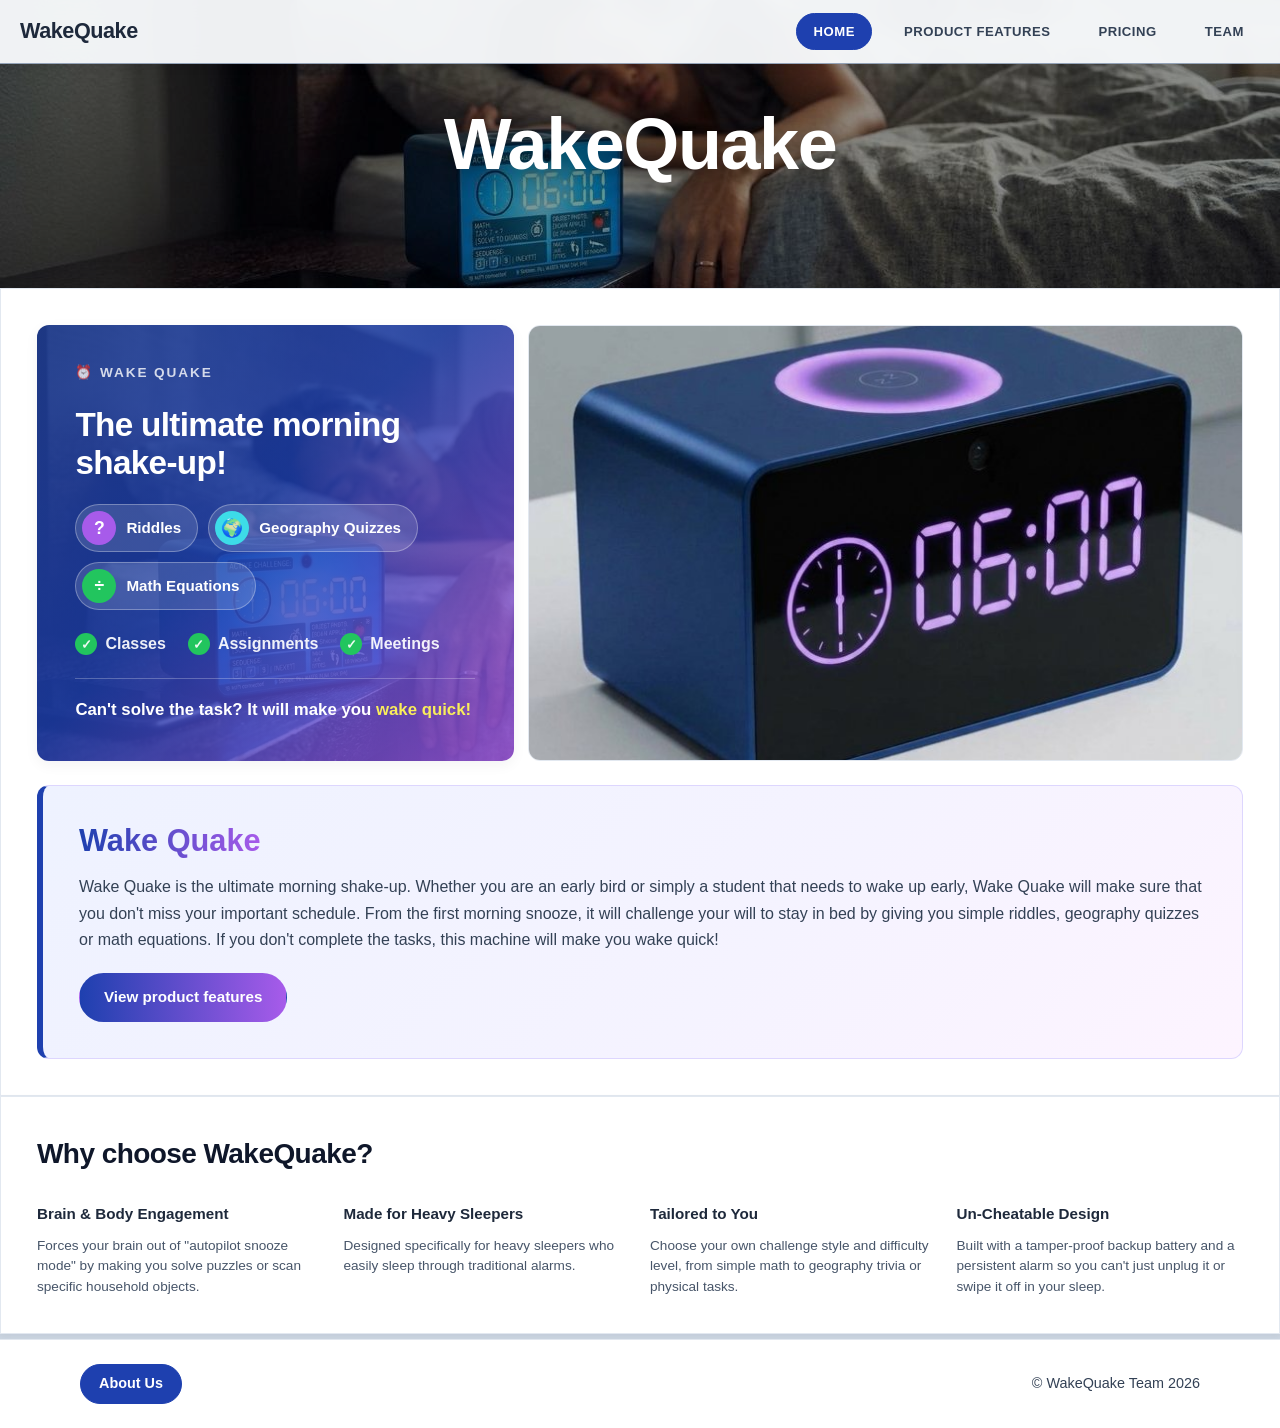
==== commit 9b2fca8b: "Merge branch 'main' of https://github.com/WakeQuake/WakeQuake.github.io" ====
--- a/index.html
+++ b/index.html
@@ -9,7 +9,7 @@
 <body class="home-page">
 
  <!-- hidden at the top of the page / fades in once you scroll  -->
-  <header class="top-navbar navbar-scroll-reveal" id="topNavbar">
+  <header class="top-navbar" id="topNavbar">
     <div class="top-navbar-inner">
       <!-- brand logo -->
       <a href="index.html" class="brand-title">WakeQuake</a>
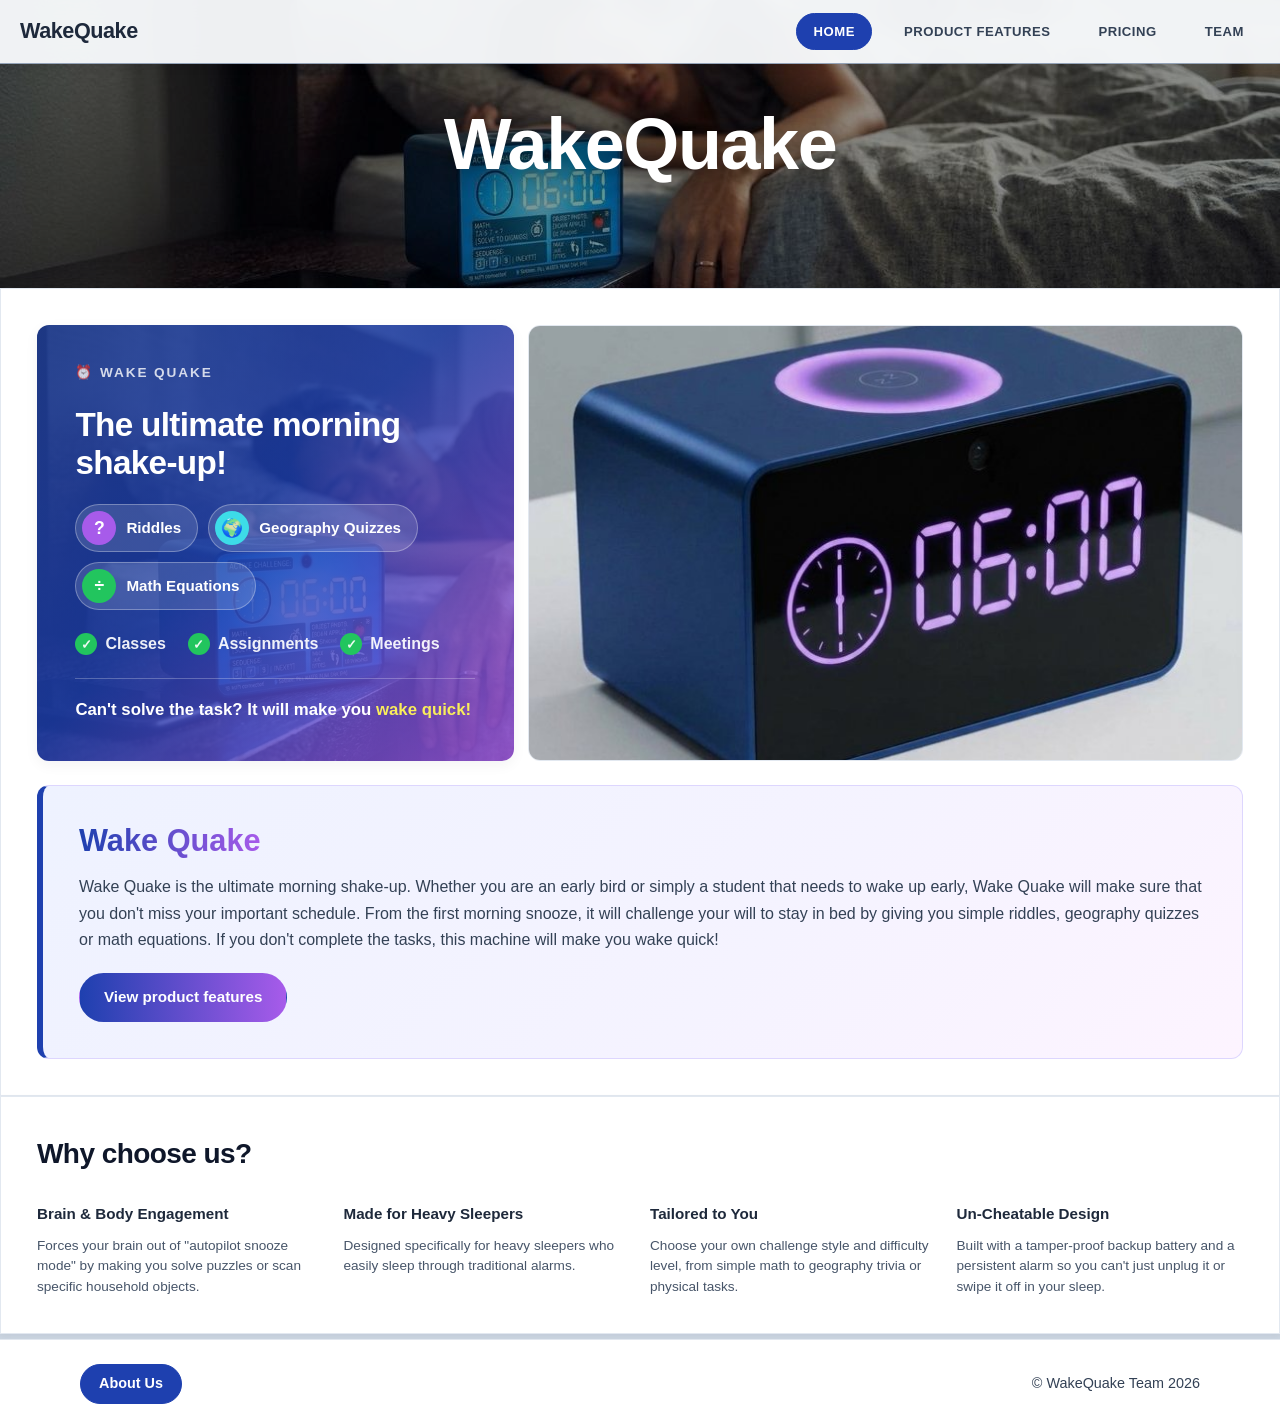
==== commit ebf0aecb: "Change page title from 'WakeQuake' to 'us'" ====
--- a/index.html
+++ b/index.html
@@ -89,7 +89,7 @@
 
         <!-- main selling points / feature grid -->
         <section class="page-card">
-          <h2 class="page-title">Why choose WakeQuake?</h2>
+          <h2 class="page-title">Why choose us?</h2>
           <div class="highlights-grid">
             <div class="highlight-item">
               <div class="highlight-title">Brain & Body Engagement</div>
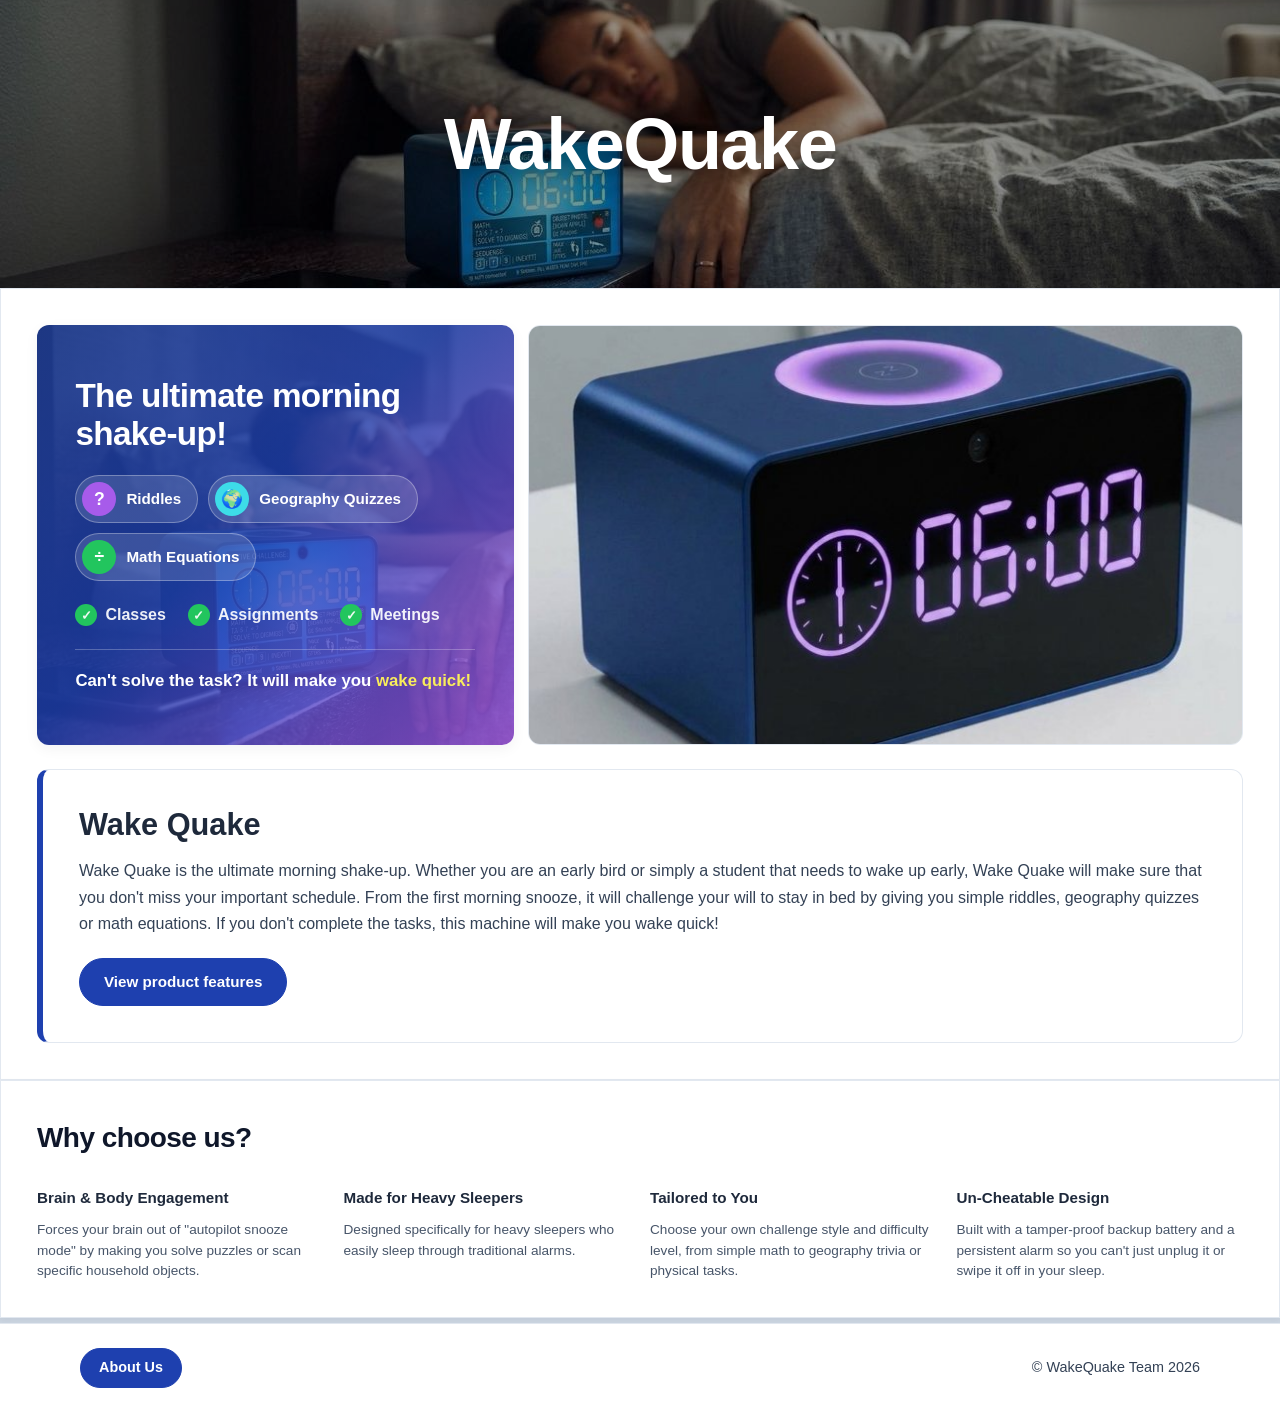
==== commit 33d57f33: "Restore scroll-reveal navbar, unify button blue, remove gradients and .cs-eyebrow" ====
--- a/index.html
+++ b/index.html
@@ -9,7 +9,7 @@
 <body class="home-page">
 
  <!-- hidden at the top of the page / fades in once you scroll  -->
-  <header class="top-navbar" id="topNavbar">
+  <header class="top-navbar navbar-scroll-reveal" id="topNavbar">
     <div class="top-navbar-inner">
       <!-- brand logo -->
       <a href="index.html" class="brand-title">WakeQuake</a>
@@ -53,7 +53,6 @@
             </div>
             <!-- Challenge panel: background photo + color gradient + text (HTML + CSS only) -->
             <div class="challenge-scene">
-              <p class="cs-eyebrow">⏰ Wake Quake</p>
               <h3 class="cs-title">The ultimate morning shake-up!</h3>
 
               <!-- The 3 challenges -->
--- a/styles.css
+++ b/styles.css
@@ -1591,15 +1591,6 @@
   box-shadow: var(--shadow-card);
 }
 
-/* Small label at the top */
-.cs-eyebrow {
-  font-size: 0.85rem;
-  font-weight: 700;
-  letter-spacing: 0.14em;
-  text-transform: uppercase;
-  color: rgba(255, 255, 255, 0.8);
-}
-
 .cs-title {
   font-size: clamp(1.6rem, 2.6vw, 2.6rem);
   font-weight: 800;
@@ -1692,31 +1683,26 @@
 
 .hero-card .hero-filler-info {
   padding: clamp(22px, 3vw, 36px);
-  background: linear-gradient(135deg, #eef2ff 0%, #f5f3ff 60%, #fdf4ff 100%);
-  border: 1px solid #ddd6fe;
+  background: var(--bg-surface, #ffffff);
+  border: 1px solid var(--border-subtle, #e5e7eb);
   border-left: 6px solid var(--accent-primary);
   border-radius: var(--radius-md);
 }
 
-/* Title with a blue -> purple color gradient */
 .hero-card .hero-filler-heading {
   align-self: flex-start;
   font-size: clamp(1.75rem, 2.4vw, 2.3rem);
   font-weight: 800;
-  background: linear-gradient(90deg, var(--accent-primary), var(--dot-purple));
-  -webkit-background-clip: text;
-  background-clip: text;
-  color: transparent;
+  color: var(--text-primary, #111827);
 }
 
 .hero-card .hero-filler-body {
   color: var(--text-secondary);
 }
 
-/* Button with the same blue -> purple gradient */
 .hero-card .hero-filler-btn {
-  background: linear-gradient(90deg, var(--accent-primary), var(--dot-purple));
-  border-color: transparent;
+  background: var(--accent-primary);
+  border-color: var(--accent-primary);
 }
 
 .hero-card .hero-filler-btn:hover {
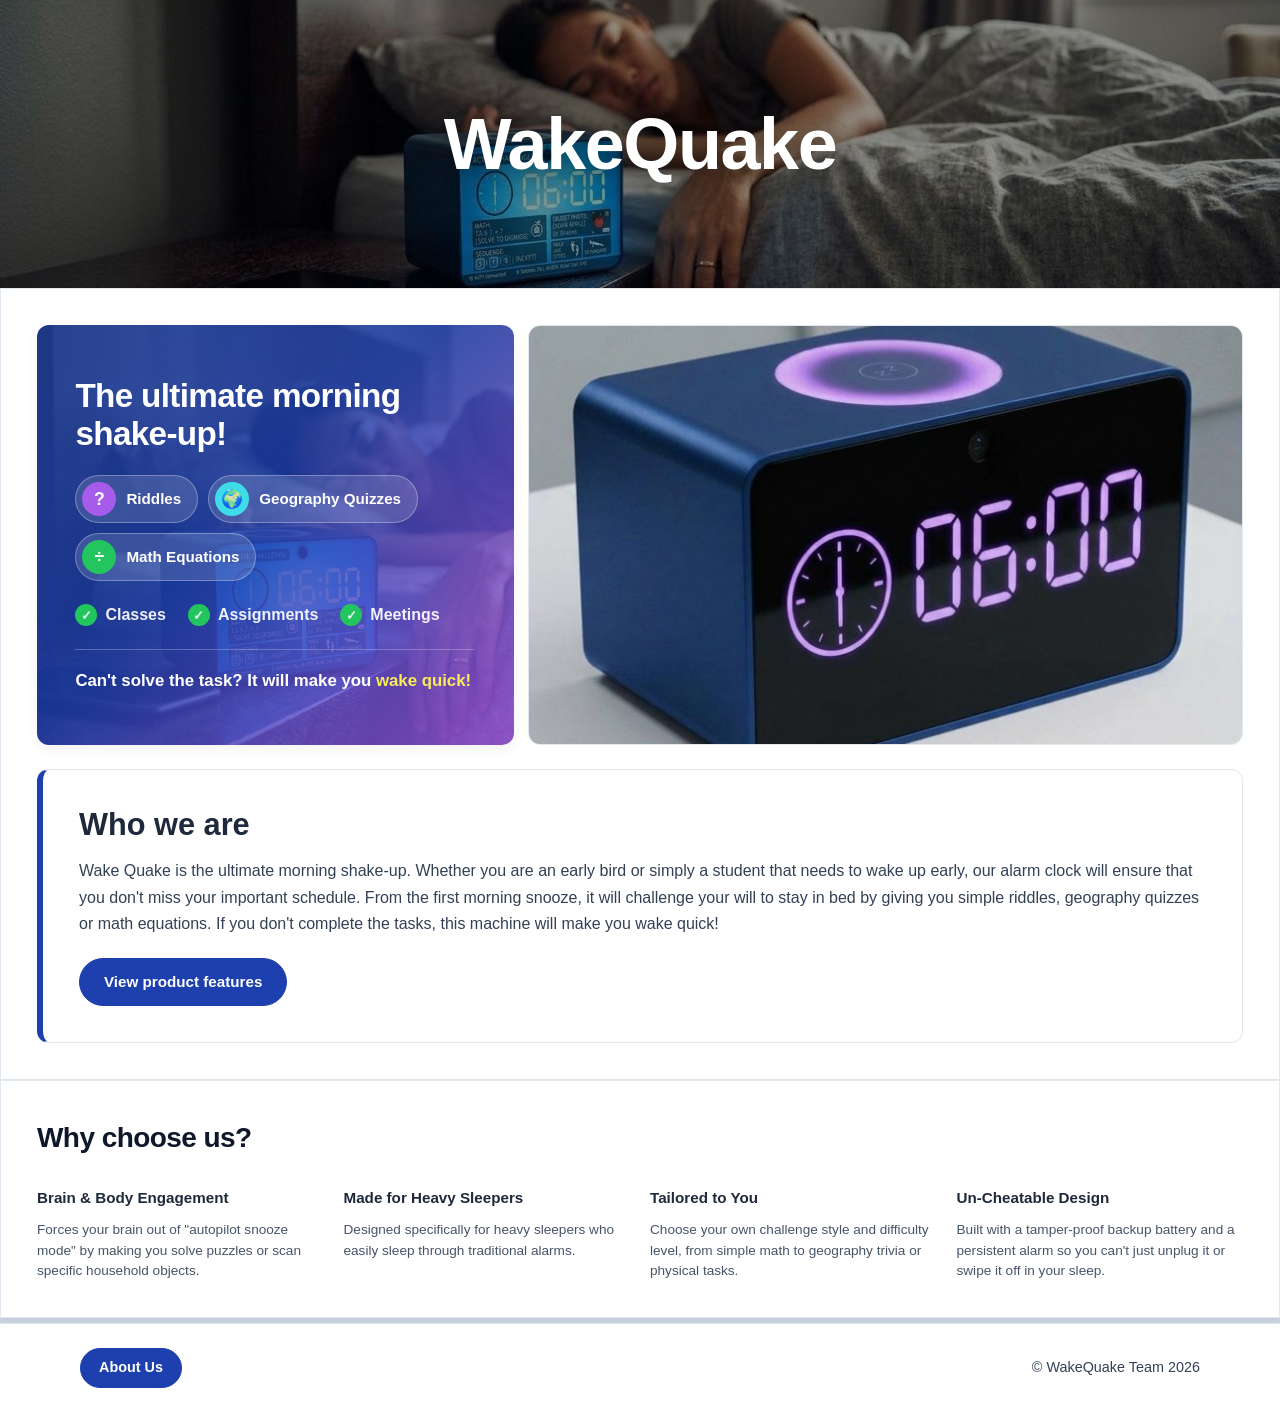
==== commit 2288e65a: "Reduce repetitions of name" ====
--- a/index.html
+++ b/index.html
@@ -75,9 +75,9 @@
 
           <!-- animates in when scrolled into view -->
           <div class="hero-filler-info" id="heroFillerInfo">
-            <h2 class="hero-filler-heading">Wake Quake</h2>
+            <h2 class="hero-filler-heading">Who we are</h2>
             <p class="hero-filler-body">
-              Wake Quake is the ultimate morning shake-up. Whether you are an early bird or simply a student that needs to wake up early, Wake Quake will make sure that you don't miss your important schedule. From the first morning snooze, it will challenge your will to stay in bed by giving you simple riddles, geography quizzes or math equations. If you don't complete the tasks, this machine will make you wake quick!
+              Wake Quake is the ultimate morning shake-up. Whether you are an early bird or simply a student that needs to wake up early, our alarm clock will ensure that you don't miss your important schedule. From the first morning snooze, it will challenge your will to stay in bed by giving you simple riddles, geography quizzes or math equations. If you don't complete the tasks, this machine will make you wake quick!
 
 
             </p>
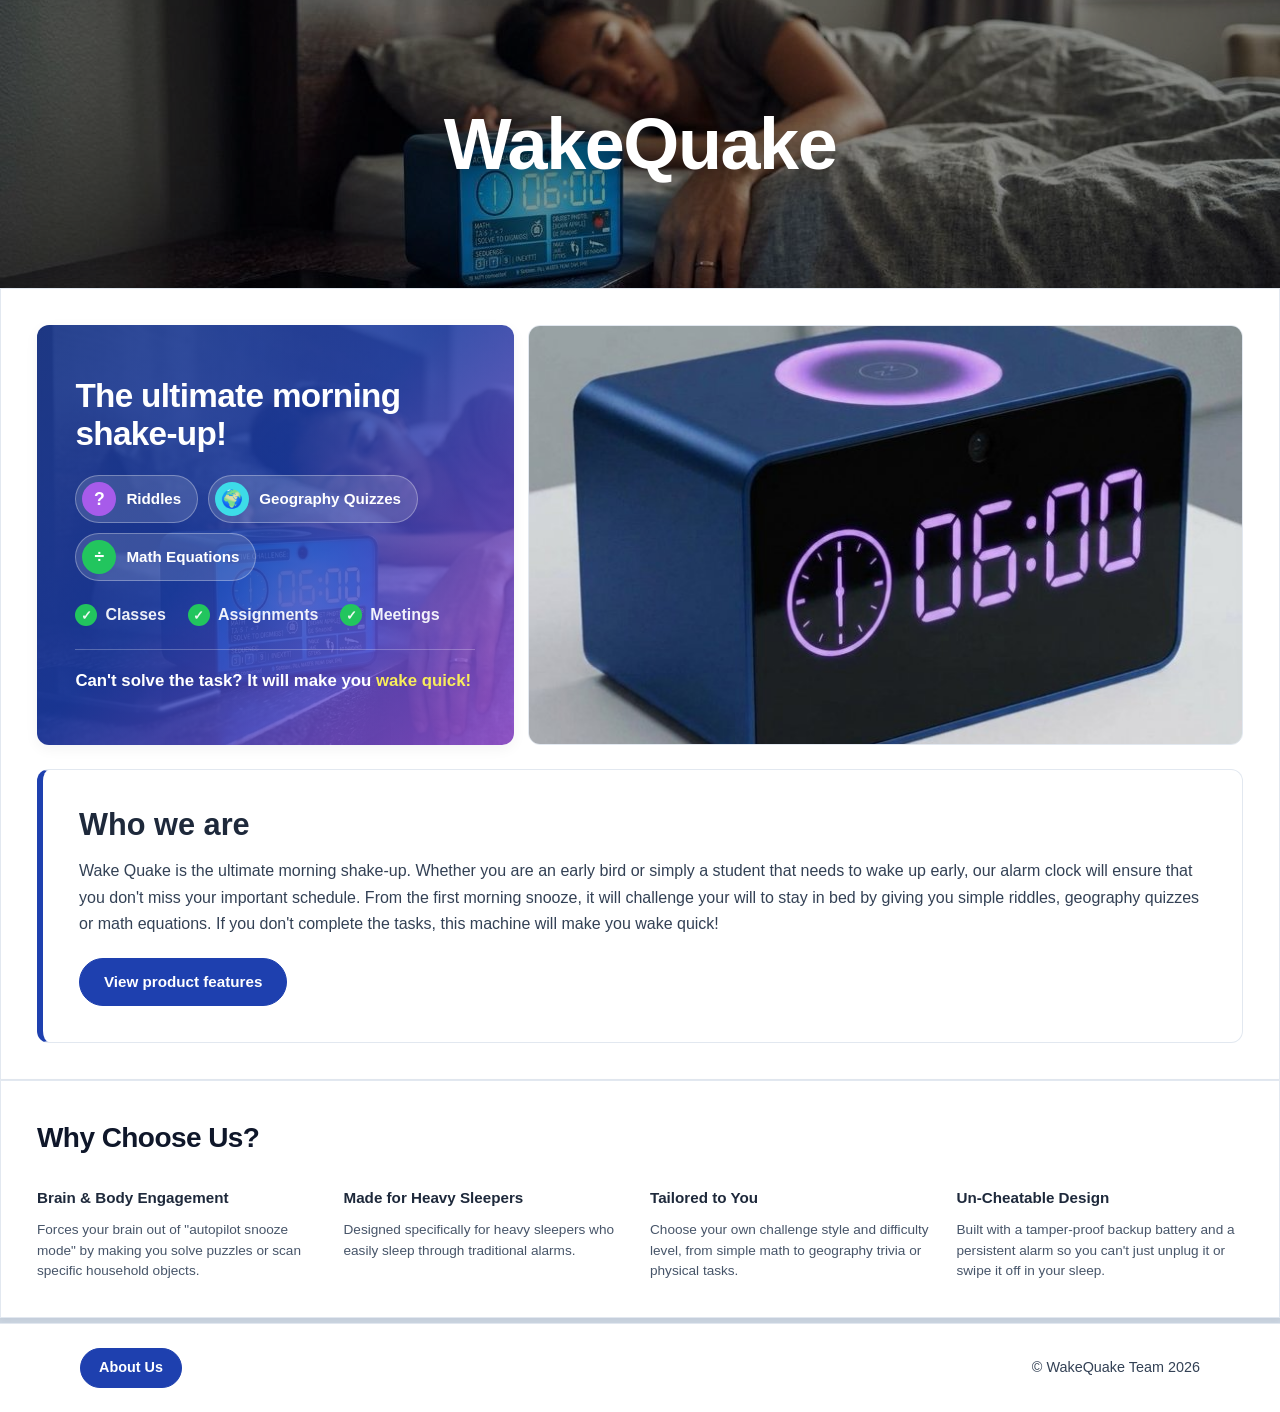
==== commit 8eb09f44: "capitalizaiton" ====
--- a/index.html
+++ b/index.html
@@ -88,7 +88,7 @@
 
         <!-- main selling points / feature grid -->
         <section class="page-card">
-          <h2 class="page-title">Why choose us?</h2>
+          <h2 class="page-title">Why Choose Us?</h2>
           <div class="highlights-grid">
             <div class="highlight-item">
               <div class="highlight-title">Brain & Body Engagement</div>
--- a/styles.css
+++ b/styles.css
@@ -1,8 +1,8 @@
 :root {
-  /* Typography */
+  /* typography */
   --font-sans: 'Inter', -apple-system, BlinkMacSystemFont, 'Segoe UI', Roboto, Helvetica, Arial, sans-serif;
 
-  /* Color Palette - Surfaces */
+  /* color palette - surfaces */
   --bg-canvas: #cbd5e1;
   --bg-navbar: rgba(248, 250, 252, 0.96);
   --bg-sidebar: #f1f5f9;
@@ -12,14 +12,14 @@
   --bg-sidebar-item: #cbd5e1;
   --bg-sidebar-item-hover: #b9c8d8;
 
-  /* Color Palette - Text */
+  /* color palette - text */
   --text-heading: #0f172a;
   --text-primary: #1e293b;
   --text-secondary: #334155;
   --text-muted: #475569;
   --text-subtle: #64748b;
 
-  /* Color Palette - Brand & Accents */
+  /* color palette - brand & accents */
   --accent-primary: #1e40af;
   --accent-primary-hover: #1e3a8a;
   --dot-yellow: #f9ed5b;
@@ -27,39 +27,39 @@
   --dot-purple: #a75bea;
   --dot-coral: #f56f78;
 
-  /* Borders */
+  /* borders */
   --border-subtle: #e2e8f0;
   --border-default: #cbd5e1;
   --border-strong: #94a3b8;
   --border-hover: #94a3b8;
 
-  /* Layout Dimensions */
+  /* layout dimensions */
   --container-width: 100%;
   --navbar-height: 64px;
   --sidebar-width: 210px;
   --layout-gap: 0;
   --panel-min-height: 650px;
 
-  /* Border Radius */
+  /* border radius */
   --radius-xs: 2px;
   --radius-sm: 6px;
   --radius-md: 12px;
   --radius-lg: 16px;
   --radius-pill: 999px;
 
-  /* Shadows */
+  /* shadows */
   --shadow-navbar: 0 2px 10px rgba(15, 23, 42, 0.08);
   --shadow-panel: 0 2px 6px rgba(15, 23, 42, 0.05);
   --shadow-card: 0 4px 14px rgba(15, 23, 42, 0.05);
   --shadow-card-hover: 0 10px 22px rgba(15, 23, 42, 0.1);
 
-  /* Transitions */
+  /* transitions */
   --transition-fast: 0.15s ease;
   --transition-base: 0.2s ease;
 }
 
 /* ==========================================================================
-   Reset & Base Styles
+   reset & base styles
    ========================================================================== */
 
 *,
@@ -88,7 +88,7 @@
 }
 
 /* ==========================================================================
-   Top Navigation Bar
+   top navigation bar
    ========================================================================== */
 
 .top-navbar {
@@ -199,7 +199,7 @@
 }
 
 /* ==========================================================================
-   Workspace Frame & Shared Layout
+   workspace frame & shared layout
    ========================================================================== */
 
 .app-frame {
@@ -236,7 +236,7 @@
 }
 
 /* ==========================================================================
-   Sidebar
+   sidebar
    ========================================================================== */
 
 .sidebar {
@@ -362,7 +362,7 @@
   color: var(--bg-surface);
 }
 
-/* Team initials in the sidebar */
+/* team initials in the sidebar */
 .mini-avatar {
   flex: none;
   width: 30px;
@@ -378,7 +378,7 @@
   border: 1px solid var(--border-default);
 }
 
-/* Feature color gallery */
+/* feature color gallery */
 .swatch-panel {
   display: flex;
   flex-direction: column;
@@ -440,7 +440,7 @@
   border-color: var(--accent-primary);
 }
 
-/* Card highlighted after a sidebar click */
+/* card highlighted after a sidebar click */
 .is-highlighted {
   animation: highlight-pulse 1.4s ease;
 }
@@ -453,7 +453,7 @@
 }
 
 /* ==========================================================================
-   Main Content & Shared Containers
+   main content & shared containers
    ========================================================================== */
 
 .main-content {
@@ -484,19 +484,19 @@
 }
 
 /* ==========================================================================
-   Home Page Components
+   home page components
    ========================================================================== */
 
 .hero-card {
-  /* Grow if there is room, but never shrink below its content,
+  /* grow if there is room, but never shrink below its content,
      otherwise the text under the image overflows into the next card */
   flex: 1 0 auto;
   min-height: 510px;
   background-color: var(--bg-surface);
   border-radius: 0;
-  /* Grid: thumbnails column | main image, text under the main image */
+  /* grid: thumbnails column | main image, text under the main image */
   display: grid;
-  /* Uses the full width of the card: thumbnails 40%, main image 60% */
+  /* uses the full width of the card: thumbnails 40%, main image 60% */
   grid-template-columns: minmax(0, 2fr) minmax(0, 3fr);
   grid-template-areas:
     "thumbs main"
@@ -508,7 +508,7 @@
   border: 1px solid var(--border-subtle);
 }
 
-/* Product Gallery: its children (main image + thumbnails) are placed
+/* product: its children (main image + thumbnails) are placed
    directly in the .hero-card grid */
 .product-gallery {
   display: contents;
@@ -516,8 +516,8 @@
 
 .product-gallery .gallery-main { grid-area: main; }
 
-/* The main image fills its whole frame (no grey bands) and takes the same
-   height as the 4x4 thumbnail grid next to it */
+/* main image fills its whole frame (no grey bands) and takes the same
+   height as the thumbnail grid next to it */
 .product-gallery .gallery-main {
   position: relative;
   align-self: stretch;
@@ -591,7 +591,7 @@
   border-color: var(--accent-primary);
 }
 
-/* Product Info (right side of hero) */
+/* product info (right side of hero) */
 .product-info {
   flex: 1;
   min-width: 0;
@@ -758,7 +758,7 @@
   background-color: var(--bg-sidebar-item-hover);
 }
 
-/* Highlights grid (Why WakeQuake) */
+/* highlights grid (Why WakeQuake) */
 .highlights-grid {
   display: grid;
   grid-template-columns: repeat(4, minmax(0, 1fr));
@@ -814,7 +814,7 @@
 }
 
 /* ==========================================================================
-   Shared Interactive / Content Cards (Features, Pricing, Team)
+   shared interactive / content cards (Features, Pricing, Team)
    ========================================================================== */
 
 .fcard,
@@ -837,7 +837,7 @@
 }
 
 /* ==========================================================================
-   Product Features Page
+   product features page
    ========================================================================== */
 
 .fgrid {
@@ -898,7 +898,7 @@
 .coral  { background-color: var(--dot-coral); }
 
 /* ==========================================================================
-   Pricing Page
+   pricing page
    ========================================================================== */
 
 .pricing-grid {
@@ -1027,7 +1027,7 @@
 }
 
 /* ==========================================================================
-   Team Page
+   team page
    ========================================================================== */
 
 .team-grid {
@@ -1078,7 +1078,7 @@
 }
 
 /* ==========================================================================
-   Responsive Breakpoints
+   responsive breakpoints
    ========================================================================== */
 
 /* Tablet */
@@ -1255,7 +1255,7 @@
     flex: 1 1 calc(50% - 8px);
   }
 
-  /* Small screens: main image, then thumbnails in a row, then the text */
+  /* petites screens: main image, then thumbnails in a row, then the text */
   .hero-card {
     grid-template-columns: minmax(0, 1fr);
     grid-template-areas:
@@ -1304,7 +1304,7 @@
 .features-mockup .sidebar,
 .features-mockup .content { border: 1px solid rgba(255, 255, 255, .8); border-radius: 7px; box-shadow: 0 2px 8px rgba(48, 70, 92, .1); }
 
-/* Also neutralises the global .sidebar layout (sticky, flex, fixed height) */
+/* neutralises the global .sidebar layout (sticky, flex, fixed height) */
 .features-mockup .sidebar {
   display: block;
   position: static;
@@ -1402,7 +1402,7 @@
   }
 }
 
-/* Hero title fade-in from bottom on load */
+/* hero title fade-in from bottom on load */
 @keyframes heroFadeInUp {
   from {
     opacity: 0;
@@ -1418,7 +1418,7 @@
   animation: heroFadeInUp 0.9s cubic-bezier(0.22, 1, 0.36, 1) forwards;
 }
 
-/* Hide navbar initially on homepage and reveal on scroll */
+/* navbar initially on homepage and reveal on scroll */
 .top-navbar.navbar-scroll-reveal {
   position: fixed;
   top: 0;
@@ -1441,7 +1441,7 @@
   padding-top: 0;
 }
 
-/* Filler heading & body next to alarm clock gallery, fading in from right */
+/* filler heading & body next to alarm clock gallery, fading in from right */
 .hero-filler-info {
   display: flex;
   flex-direction: column;
@@ -1546,7 +1546,7 @@
   color: var(--text-secondary, #4b5563);
 }
 
-/* Home gallery on medium screens: the 4x4 thumbnail grid goes under the
+/* home box on medium screens: thumbnail grid goes under the
    main image so the image keeps enough width */
 @media (max-width: 900px) {
   .hero-card {
@@ -1566,9 +1566,8 @@
 }
 
 /* ==========================================================================
-   Challenge panel (home page, left of the main image)
-   A background photo, a color gradient in the app colors on top of it,
-   and the text over everything. HTML + CSS only.
+   challenge panel (home page, left of the main image)
+   background photo, a color gradient in the app colors on top of it
    ========================================================================== */
 
 .challenge-scene {
@@ -1598,7 +1597,7 @@
   letter-spacing: -0.02em;
 }
 
-/* --- The 3 challenges, as light "glass" pills --- */
+/* --- 3 challenges--- */
 .cs-challenges {
   list-style: none;
   display: flex;
@@ -1618,7 +1617,7 @@
   font-size: 0.95rem;
 }
 
-/* Colored round icon in each pill */
+/* round icon in each round */
 .cs-icon {
   width: 34px;
   height: 34px;
@@ -1635,7 +1634,7 @@
 .cs-icon-blue   { background-color: var(--dot-cyan); }
 .cs-icon-green  { background-color: #22c55e; }
 
-/* --- Tasks with green checks --- */
+/* --- tasks with green checks --- */
 .cs-tasks {
   list-style: none;
   display: flex;
@@ -1664,7 +1663,7 @@
   font-weight: 800;
 }
 
-/* --- Bottom sentence --- */
+/* --- bottom sentence --- */
 .cs-banner {
   padding-top: 18px;
   border-top: 1px solid rgba(255, 255, 255, 0.25);
@@ -1677,8 +1676,8 @@
 }
 
 /* ==========================================================================
-   Home text block under the two images (Wake Quake + text + button)
-   Light card with the app colors: blue -> purple
+   home text block under the two images (Wake Quake + text + button)
+   light card with the app colors: blue -> purple
    ========================================================================== */
 
 .hero-card .hero-filler-info {
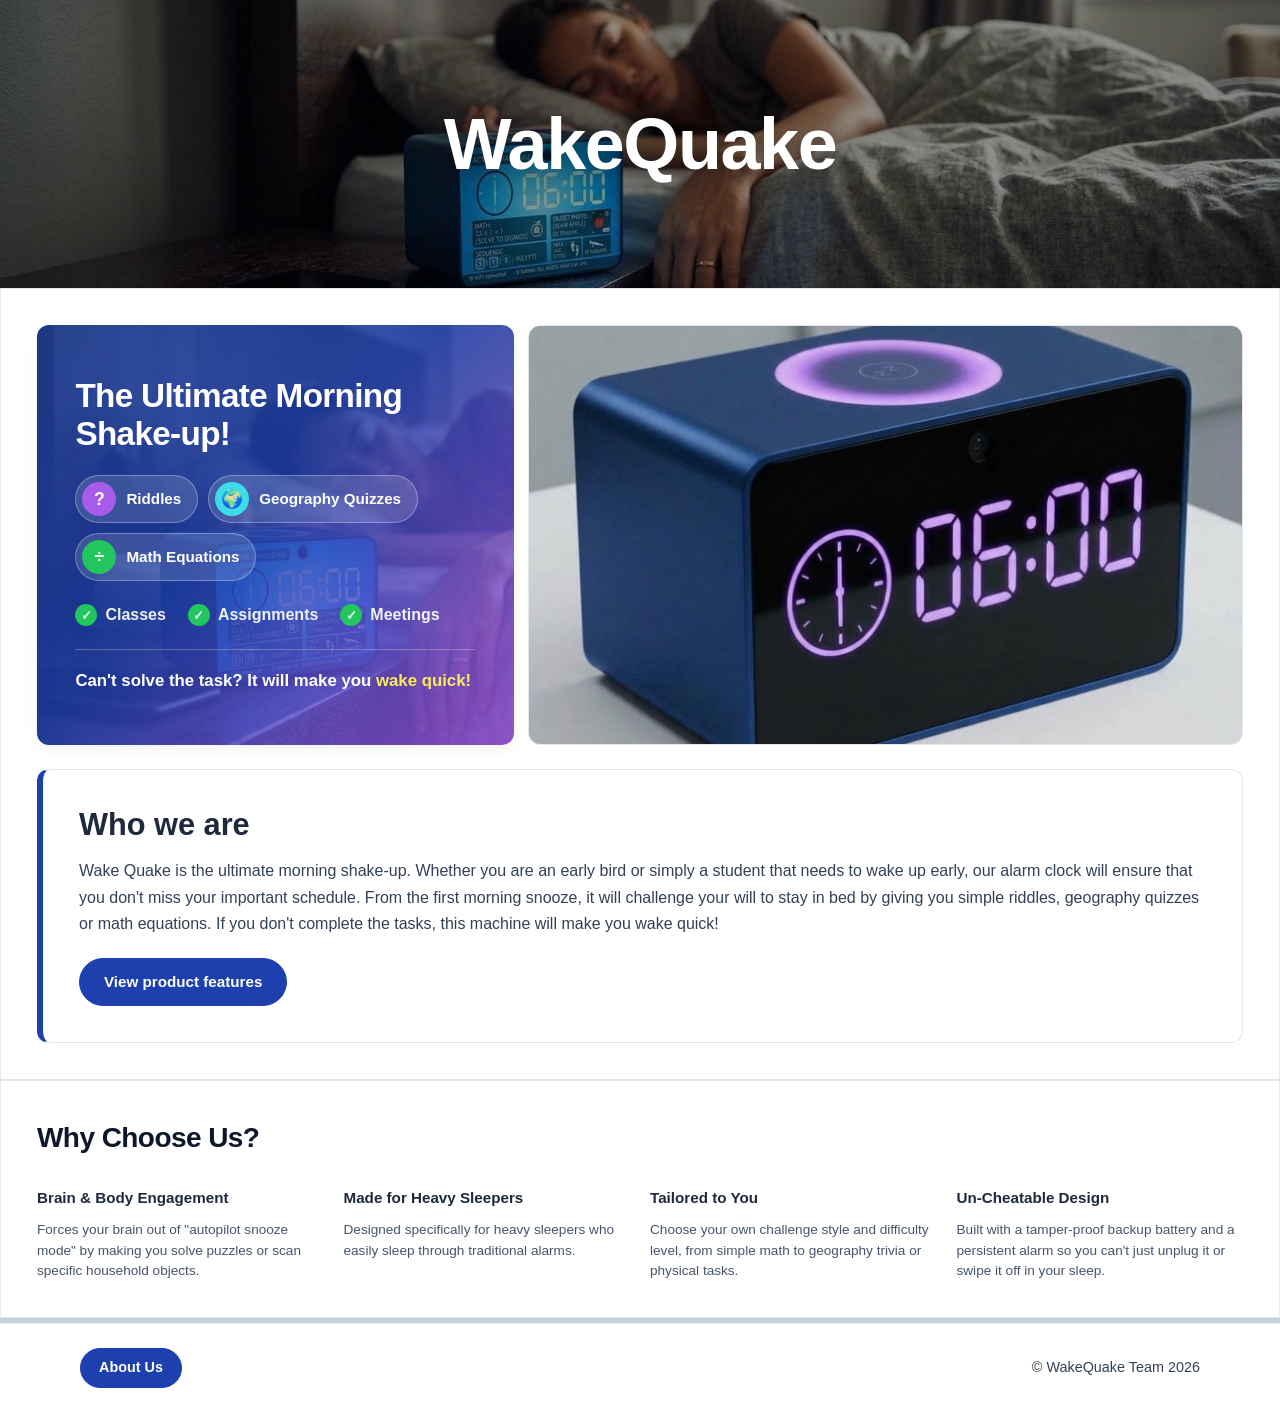
==== commit bb058d03: "Correct capitalization in challenge title" ====
--- a/index.html
+++ b/index.html
@@ -53,7 +53,7 @@
             </div>
             <!-- Challenge panel: background photo + color gradient + text (HTML + CSS only) -->
             <div class="challenge-scene">
-              <h3 class="cs-title">The ultimate morning shake-up!</h3>
+              <h3 class="cs-title">The Ultimate Morning Shake-up!</h3>
 
               <!-- The 3 challenges -->
               <ul class="cs-challenges">
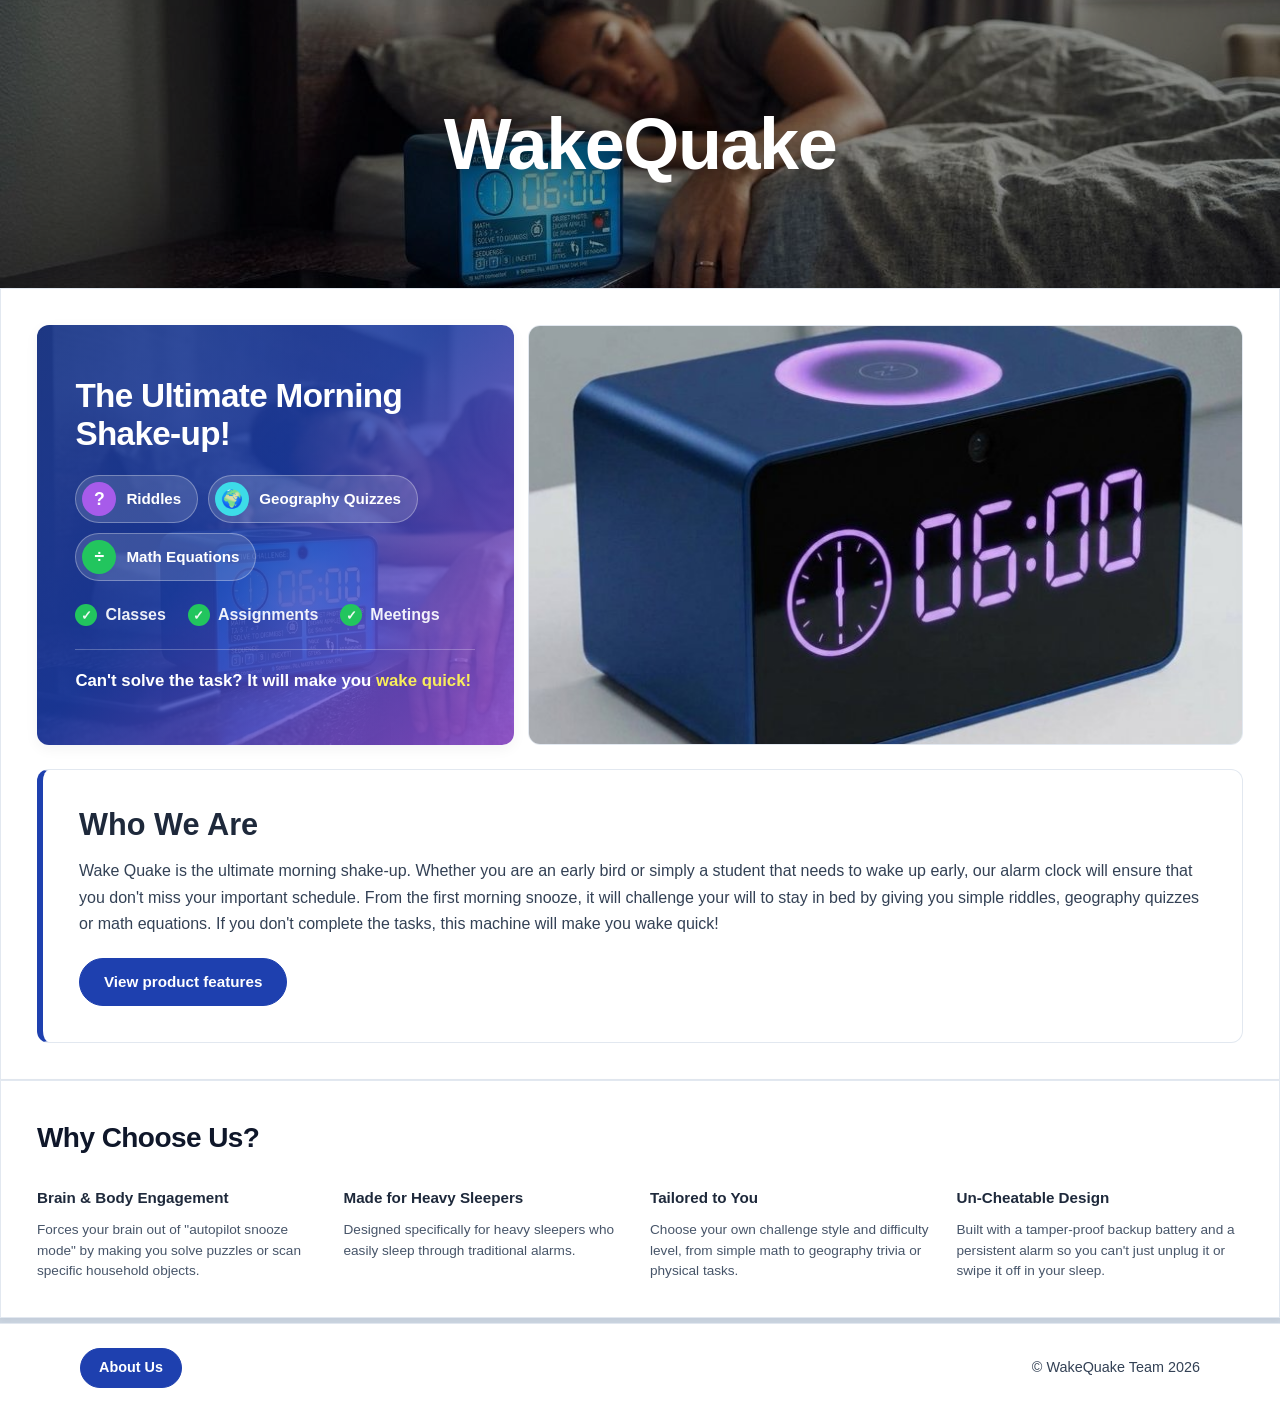
==== commit 264c3a6c: "Change heading text to title case" ====
--- a/index.html
+++ b/index.html
@@ -75,7 +75,7 @@
 
           <!-- animates in when scrolled into view -->
           <div class="hero-filler-info" id="heroFillerInfo">
-            <h2 class="hero-filler-heading">Who we are</h2>
+            <h2 class="hero-filler-heading">Who We Are</h2>
             <p class="hero-filler-body">
               Wake Quake is the ultimate morning shake-up. Whether you are an early bird or simply a student that needs to wake up early, our alarm clock will ensure that you don't miss your important schedule. From the first morning snooze, it will challenge your will to stay in bed by giving you simple riddles, geography quizzes or math equations. If you don't complete the tasks, this machine will make you wake quick!
 
